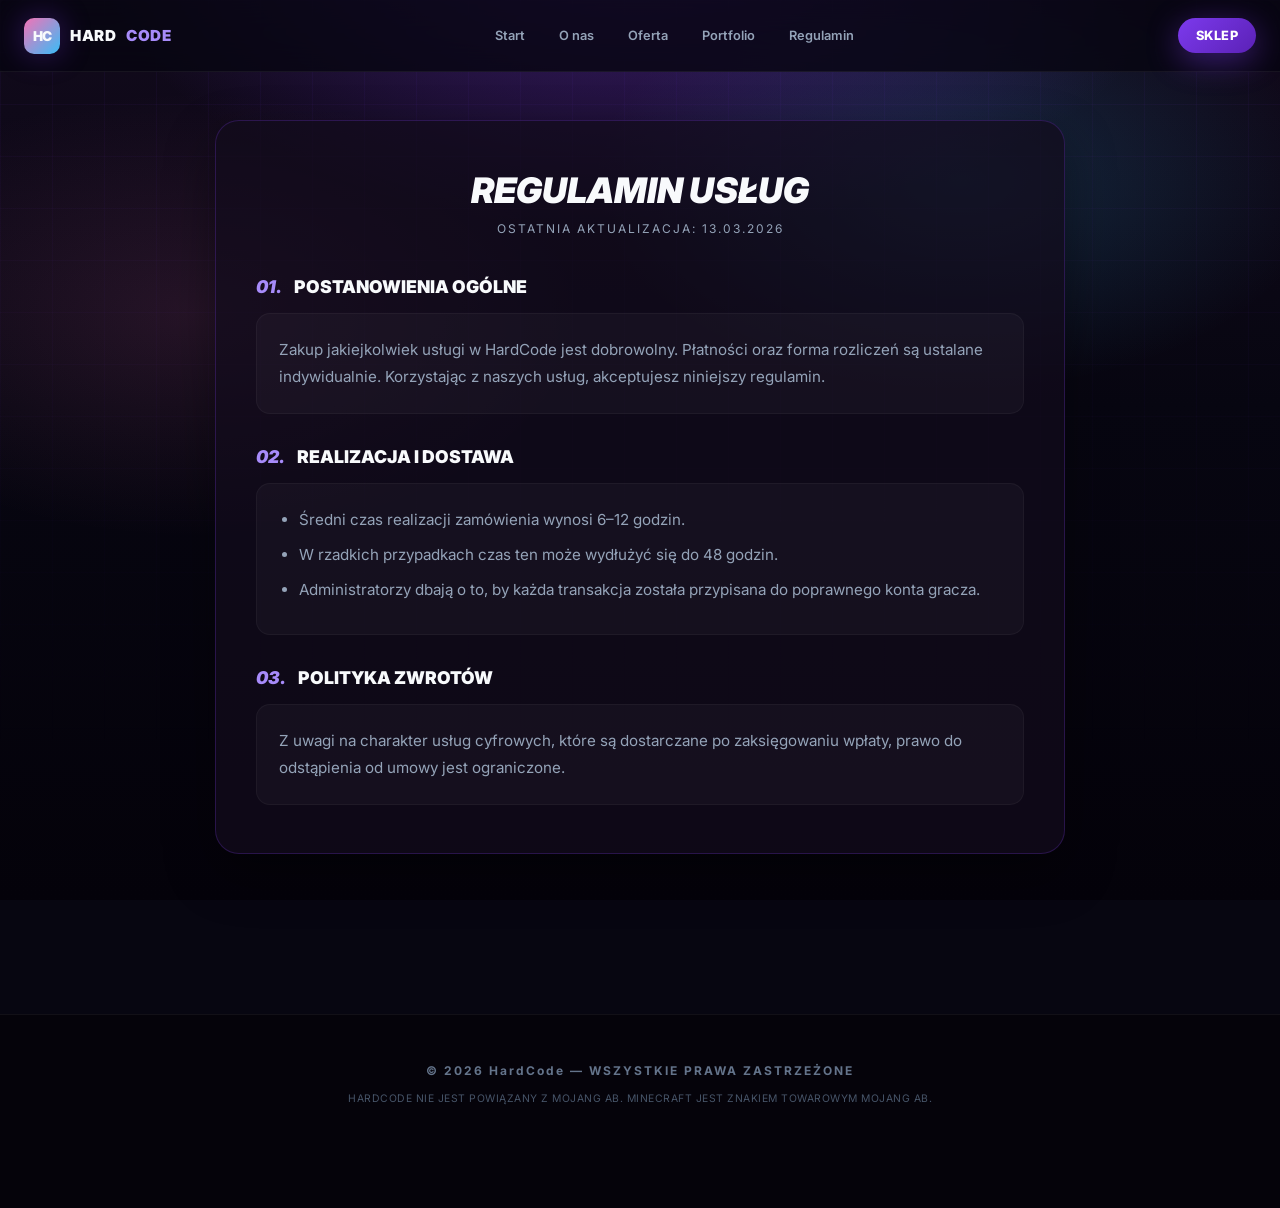
==== regulamin.html @ 54d24028 "HardCode: nowy layout i sekcje Co-authored-by: Cursor <cursoragent@cursor.com>" ====
<!DOCTYPE html>
<html lang="pl">
<head>
    <meta charset="UTF-8">
    <meta name="viewport" content="width=device-width, initial-scale=1.0">
    <title>Regulamin — HardCode</title>
    <link href="https://fonts.googleapis.com/css2?family=Inter:wght@400;600;700;800;900&display=swap" rel="stylesheet">
    <link rel="stylesheet" href="style.css">
</head>
<body>

    <div class="bg-grid" aria-hidden="true"></div>

    <nav class="navbar">
        <div class="navbar-inner">
            <a href="index.html" class="nav-brand">
                <span class="nav-brand-icon">HC</span>
                HARD<span class="brand-accent">CODE</span>
            </a>
            <div class="nav-links">
                <a href="index.html#start">Start</a>
                <a href="index.html#o-nas">O nas</a>
                <a href="index.html#oferta">Oferta</a>
                <a href="index.html#portfolio">Portfolio</a>
                <a href="regulamin.html">Regulamin</a>
            </div>
            <div class="nav-actions">
                <a href="index.html#kontakt" class="btn-shop btn-shop-solid">SKLEP</a>
            </div>
        </div>
    </nav>

    <main class="page-legal">
        <div class="legal-container">
            <div class="legal-header">
                <h1>Regulamin usług</h1>
                <span class="last-update">Ostatnia aktualizacja: 13.03.2026</span>
            </div>

            <div class="section-title">
                <span class="section-number">01.</span> Postanowienia ogólne
            </div>
            <div class="text-box">
                Zakup jakiejkolwiek usługi w HardCode jest dobrowolny. Płatności oraz forma rozliczeń są ustalane indywidualnie. Korzystając z naszych usług, akceptujesz niniejszy regulamin.
            </div>

            <div class="section-title">
                <span class="section-number">02.</span> Realizacja i dostawa
            </div>
            <div class="text-box">
                <ul>
                    <li>Średni czas realizacji zamówienia wynosi 6–12 godzin.</li>
                    <li>W rzadkich przypadkach czas ten może wydłużyć się do 48 godzin.</li>
                    <li>Administratorzy dbają o to, by każda transakcja została przypisana do poprawnego konta gracza.</li>
                </ul>
            </div>

            <div class="section-title">
                <span class="section-number">03.</span> Polityka zwrotów
            </div>
            <div class="text-box">
                Z uwagi na charakter usług cyfrowych, które są dostarczane po zaksięgowaniu wpłaty, prawo do odstąpienia od umowy jest ograniczone.
            </div>
        </div>
    </main>

    <footer class="footer">
        <p class="copyright">&copy; 2026 HardCode — WSZYSTKIE PRAWA ZASTRZEŻONE</p>
        <p class="disclaimer">
            HardCode nie jest powiązany z Mojang AB. Minecraft jest znakiem towarowym Mojang AB.
        </p>
    </footer>

</body>
</html>
---- style.css ----
:root {
    --bg: #070611;
    --bg-elevated: #0f0a1b;
    --card: rgba(18, 12, 28, 0.72);
    --purple: #7c3aed;
    --purple-2: #5b21b6;
    --purple-light: #a78bfa;
    --blue: #38bdf8;
    --pink: #f472b6;
    --red: #ef4444;
    --red-glow: #f97316;
    --orange: #fb923c;
    --text: #f8fafc;
    --text-dim: #94a3b8;
    --border: rgba(124, 58, 237, 0.24);
    --border-2: rgba(255, 255, 255, 0.08);
    --nav-height: 72px;
}

* {
    box-sizing: border-box;
}

html {
    scroll-behavior: smooth;
}

body {
    margin: 0;
    font-family: 'Inter', system-ui, sans-serif;
    background: var(--bg);
    color: var(--text);
    min-height: 100vh;
    overflow-x: hidden;
}

.brand-accent {
    color: var(--purple-light);
}

/* --- tło siatka + gradient --- */
.bg-grid {
    position: fixed;
    inset: 0;
    z-index: -2;
    background:
        radial-gradient(ellipse 80% 65% at 50% -10%, rgba(124, 58, 237, 0.45), transparent 55%),
        radial-gradient(ellipse 55% 45% at 75% 20%, rgba(56, 189, 248, 0.18), transparent 52%),
        radial-gradient(ellipse 55% 45% at 15% 35%, rgba(244, 114, 182, 0.12), transparent 55%),
        linear-gradient(180deg, #120a1c 0%, #070611 45%, #04020a 100%);
}

.bg-grid::after {
    content: '';
    position: absolute;
    inset: 0;
    background-image:
        linear-gradient(rgba(124, 58, 237, 0.06) 1px, transparent 1px),
        linear-gradient(90deg, rgba(124, 58, 237, 0.06) 1px, transparent 1px);
    background-size: 52px 52px;
    mask-image: linear-gradient(180deg, black 0%, transparent 85%);
}

/* --- nawigacja --- */
.navbar {
    position: fixed;
    top: 0;
    left: 0;
    right: 0;
    height: var(--nav-height);
    z-index: 1000;
    display: flex;
    align-items: center;
    justify-content: center;
    padding: 0 24px;
    background: rgba(7, 6, 17, 0.8);
    backdrop-filter: blur(16px);
    border-bottom: 1px solid rgba(255, 255, 255, 0.06);
}

.navbar-inner {
    width: 100%;
    max-width: 1280px;
    display: flex;
    align-items: center;
    justify-content: space-between;
    gap: 16px;
}

.nav-brand {
    display: flex;
    align-items: center;
    gap: 10px;
    text-decoration: none;
    color: var(--text);
    font-weight: 900;
    font-size: 0.95rem;
    letter-spacing: 0.5px;
    flex-shrink: 0;
}

.nav-brand-icon {
    width: 36px;
    height: 36px;
    border-radius: 10px;
    background: linear-gradient(135deg, var(--pink), var(--blue));
    display: flex;
    align-items: center;
    justify-content: center;
    font-size: 0.85rem;
    font-weight: 900;
    letter-spacing: -0.5px;
    box-shadow: 0 0 30px rgba(124, 58, 237, 0.35);
}

.nav-links {
    display: flex;
    align-items: center;
    gap: 6px;
    flex-wrap: wrap;
    justify-content: center;
}

.nav-links a {
    color: var(--text-dim);
    text-decoration: none;
    font-size: 0.8rem;
    font-weight: 600;
    padding: 8px 14px;
    border-radius: 999px;
    transition: color 0.2s, background 0.2s;
}

.nav-links a:hover {
    color: var(--text);
    background: rgba(255, 255, 255, 0.06);
}

.nav-actions {
    display: flex;
    align-items: center;
    gap: 8px;
    flex-shrink: 0;
}

.btn-icon {
    width: 40px;
    height: 40px;
    border-radius: 12px;
    border: 1px solid var(--border-2);
    background: rgba(255, 255, 255, 0.03);
    color: var(--text);
    display: flex;
    align-items: center;
    justify-content: center;
    text-decoration: none;
    font-size: 1rem;
    transition: border-color 0.2s, background 0.2s;
}

.btn-icon:hover {
    border-color: var(--purple-light);
    background: rgba(124, 58, 237, 0.14);
}

.btn-shop {
    display: inline-flex;
    align-items: center;
    gap: 8px;
    padding: 10px 18px;
    border-radius: 999px;
    background: rgba(255, 255, 255, 0.04);
    border: 1px solid var(--border-2);
    color: white;
    text-decoration: none;
    font-weight: 800;
    font-size: 0.8rem;
    letter-spacing: 0.5px;
    box-shadow: 0 4px 24px rgba(0, 0, 0, 0.25);
    transition: transform 0.2s, box-shadow 0.2s;
}

.btn-shop:hover {
    transform: translateY(-2px);
    box-shadow: 0 10px 34px rgba(0, 0, 0, 0.35);
}

.btn-shop.btn-shop-solid {
    border: none;
    background: linear-gradient(135deg, var(--purple), var(--purple-2));
    box-shadow: 0 8px 32px rgba(124, 58, 237, 0.45);
}

.btn-shop.btn-shop-solid:hover {
    box-shadow: 0 12px 40px rgba(124, 58, 237, 0.55);
}

/* --- hero --- */
.hero {
    min-height: 100vh;
    padding: calc(var(--nav-height) + 48px) 24px 80px;
    display: flex;
    align-items: center;
    justify-content: center;
}

.hero-inner {
    width: 100%;
    max-width: 1280px;
    display: grid;
    grid-template-columns: 1fr 1fr;
    gap: 48px;
    align-items: center;
}

.hero-badge {
    display: inline-flex;
    align-items: center;
    gap: 8px;
    padding: 8px 16px;
    border-radius: 999px;
    background: rgba(124, 58, 237, 0.15);
    border: 1px solid var(--border);
    font-size: 0.75rem;
    font-weight: 700;
    color: var(--purple-light);
    text-transform: uppercase;
    letter-spacing: 1px;
    margin-bottom: 24px;
}

.hero-badge-dot {
    width: 8px;
    height: 8px;
    border-radius: 50%;
    background: var(--red);
    box-shadow: 0 0 10px var(--red);
    animation: pulse 2s infinite;
}

@keyframes pulse {
    0%, 100% { opacity: 1; }
    50% { opacity: 0.4; }
}

.hero-title {
    font-size: clamp(2.5rem, 5vw, 4rem);
    font-weight: 900;
    line-height: 1.05;
    margin: 0 0 12px;
    letter-spacing: -2px;
}

.hero-subtitle {
    font-size: clamp(1.25rem, 2.5vw, 1.75rem);
    font-weight: 700;
    margin: 0 0 20px;
    background: linear-gradient(90deg, var(--blue), var(--purple-light));
    -webkit-background-clip: text;
    -webkit-text-fill-color: transparent;
    background-clip: text;
}

.hero-desc {
    color: var(--text-dim);
    font-size: 1rem;
    line-height: 1.7;
    max-width: 480px;
    margin: 0 0 32px;
}

.hero-buttons {
    display: flex;
    flex-wrap: wrap;
    gap: 12px;
    margin-bottom: 28px;
}

.btn-primary {
    display: inline-flex;
    align-items: center;
    gap: 8px;
    padding: 14px 28px;
    border-radius: 999px;
    background: rgba(255, 255, 255, 0.92);
    color: #070611;
    text-decoration: none;
    font-weight: 800;
    font-size: 0.9rem;
    transition: transform 0.2s, box-shadow 0.2s;
}

.btn-primary:hover {
    transform: translateY(-2px);
    box-shadow: 0 8px 30px rgba(255, 255, 255, 0.2);
}

.btn-secondary {
    display: inline-flex;
    align-items: center;
    gap: 8px;
    padding: 14px 28px;
    border-radius: 999px;
    background: rgba(124, 58, 237, 0.18);
    border: 1px solid rgba(124, 58, 237, 0.35);
    color: var(--text);
    text-decoration: none;
    font-weight: 700;
    font-size: 0.9rem;
    transition: background 0.2s, border-color 0.2s;
}

.btn-secondary:hover {
    background: rgba(124, 58, 237, 0.35);
    border-color: var(--purple-light);
}

/* IP placeholder */
.ip-box {
    display: inline-flex;
    align-items: center;
    gap: 12px;
    padding: 12px 20px;
    border-radius: 14px;
    background: var(--card);
    border: 1px solid rgba(255, 255, 255, 0.08);
}

.ip-label {
    font-size: 0.7rem;
    font-weight: 700;
    text-transform: uppercase;
    letter-spacing: 1px;
    color: var(--text-dim);
}

.ip-value {
    font-family: ui-monospace, monospace;
    font-weight: 700;
    font-size: 1rem;
    color: rgba(255, 255, 255, 0.9);
}

.ip-soon {
    font-size: 0.65rem;
    padding: 4px 10px;
    border-radius: 999px;
    background: rgba(124, 58, 237, 0.16);
    color: var(--purple-light);
    font-weight: 700;
    text-transform: uppercase;
}

/* --- wizual hero (pochodnia / anarchia) --- */
.hero-visual {
    position: relative;
    display: flex;
    align-items: center;
    justify-content: center;
    min-height: 380px;
}

.hero-glow {
    position: absolute;
    width: 320px;
    height: 320px;
    border-radius: 50%;
    background: radial-gradient(circle, rgba(124, 58, 237, 0.22), rgba(56, 189, 248, 0.12) 45%, transparent 72%);
    filter: blur(40px);
}

.hero-logo-3d {
    position: relative;
    font-size: clamp(6rem, 12vw, 9rem);
    font-weight: 900;
    line-height: 1;
    letter-spacing: -8px;
    z-index: 1;
}

.hero-logo-3d .letter-p {
    color: var(--pink);
    text-shadow: 0 0 44px rgba(244, 114, 182, 0.55);
}

.hero-logo-3d .letter-m {
    color: var(--blue);
    text-shadow: 0 0 44px rgba(56, 189, 248, 0.55);
}

.floating-badge {
    position: absolute;
    padding: 8px 14px;
    border-radius: 999px;
    background: rgba(7, 6, 17, 0.92);
    border: 1px solid var(--border);
    font-size: 0.7rem;
    font-weight: 800;
    text-transform: uppercase;
    letter-spacing: 0.5px;
    white-space: nowrap;
}

.floating-badge.top-right {
    top: 10%;
    right: 5%;
    color: var(--purple-light);
}

.floating-badge.bottom-left {
    bottom: 15%;
    left: 0;
    color: rgba(255, 255, 255, 0.85);
}

@keyframes float {
    0%, 100% { transform: translateY(0); }
    50% { transform: translateY(-12px); }
}

/* --- pasek na dole hero --- */
.ticker-bar {
    position: fixed;
    bottom: 0;
    left: 0;
    right: 0;
    z-index: 100;
    display: flex;
    align-items: center;
    justify-content: center;
    gap: 32px;
    flex-wrap: wrap;
    padding: 14px 24px;
    background: rgba(5, 3, 8, 0.95);
    border-top: 1px solid rgba(255, 255, 255, 0.05);
    font-size: 0.7rem;
    font-weight: 700;
    text-transform: uppercase;
    letter-spacing: 1px;
    color: var(--text-dim);
}

.ticker-item {
    display: flex;
    align-items: center;
    gap: 8px;
}

.ticker-item span {
    color: var(--purple-light);
}

/* --- sekcje --- */
.section {
    padding: 80px 24px;
    max-width: 1280px;
    margin: 0 auto;
    width: 100%;
}

.section-header {
    text-align: center;
    margin-bottom: 48px;
}

.section-header h2 {
    font-size: 2rem;
    font-weight: 900;
    text-transform: uppercase;
    font-style: italic;
    margin: 0 0 12px;
    letter-spacing: -1px;
}

.section-header p {
    color: var(--text-dim);
    margin: 0;
    max-width: 560px;
    margin-left: auto;
    margin-right: auto;
}

.about-grid {
    display: grid;
    grid-template-columns: repeat(auto-fit, minmax(260px, 1fr));
    gap: 20px;
}

.about-card {
    padding: 28px;
    border-radius: 20px;
    background: var(--card);
    border: 1px solid var(--border);
    transition: border-color 0.3s, transform 0.3s;
}

.about-card:hover {
    border-color: var(--purple-light);
    transform: translateY(-4px);
}

.about-card .icon {
    font-size: 2.5rem;
    margin-bottom: 16px;
    display: block;
}

.about-card h3 {
    margin: 0 0 10px;
    font-size: 1.1rem;
    font-weight: 900;
    text-transform: uppercase;
}

.about-card p {
    margin: 0;
    color: var(--text-dim);
    font-size: 0.9rem;
    line-height: 1.6;
}

/* --- sklep --- */
.tipply-box {
    max-width: 560px;
    margin: 0 auto 56px;
    padding: 40px;
    text-align: center;
    border-radius: 24px;
    background: linear-gradient(145deg, rgba(124, 58, 237, 0.12), rgba(20, 10, 30, 0.9));
    border: 1px solid var(--border);
    box-shadow: 0 20px 60px rgba(0, 0, 0, 0.4);
}

.tipply-box p {
    color: var(--text-dim);
    margin: 0 0 20px;
}

.tipply-box strong {
    color: rgba(255, 255, 255, 0.92);
}

.btn-tipply {
    display: inline-flex;
    align-items: center;
    gap: 8px;
    padding: 16px 36px;
    border-radius: 999px;
    background: linear-gradient(135deg, rgba(255, 255, 255, 0.92), rgba(255, 255, 255, 0.78));
    color: white;
    text-decoration: none;
    font-weight: 800;
    font-size: 1rem;
    color: #070611;
    box-shadow: 0 10px 34px rgba(0, 0, 0, 0.35);
    transition: transform 0.2s;
}

.btn-tipply:hover {
    transform: translateY(-3px);
}

.tipply-hint {
    font-size: 0.8rem;
    color: var(--text-dim);
    margin-top: 16px !important;
    margin-bottom: 0 !important;
}

.keys {
    display: grid;
    grid-template-columns: repeat(auto-fit, minmax(280px, 1fr));
    gap: 24px;
    margin-bottom: 48px;
}

.key {
    background: var(--card);
    border-radius: 20px;
    border: 1px solid var(--border);
    overflow: hidden;
    transition: border-color 0.3s, box-shadow 0.3s;
}

.key:hover {
    border-color: var(--purple);
    box-shadow: 0 12px 40px rgba(124, 58, 237, 0.15);
}

.key img {
    width: 100%;
    height: 220px;
    object-fit: cover;
    display: block;
}

.key-body {
    padding: 20px 24px 28px;
    text-align: center;
}

.key-title {
    font-size: 1.25rem;
    font-weight: 900;
    margin: 0 0 8px;
    text-transform: uppercase;
}

.key p {
    color: var(--text-dim);
    font-size: 0.9rem;
    margin: 0 0 12px;
    line-height: 1.5;
}

.key-price {
    font-weight: 900;
    font-style: italic;
    font-size: 1.2rem;
    color: var(--orange);
    margin-bottom: 16px;
}

.features {
    display: grid;
    grid-template-columns: repeat(auto-fit, minmax(280px, 1fr));
    gap: 20px;
}

.feature-card {
    padding: 28px;
    text-align: center;
    border-radius: 20px;
    background: var(--card);
    border: 1px solid var(--border);
}

.feature-card .icon {
    font-size: 2.5rem;
    margin-bottom: 12px;
    display: block;
}

.feature-card h3 {
    margin: 0 0 10px;
    font-weight: 900;
    text-transform: uppercase;
    font-size: 1rem;
}

.feature-card p {
    margin: 0;
    color: var(--text-dim);
    font-size: 0.9rem;
    line-height: 1.6;
}

/* --- footer --- */
.footer {
    padding: 48px 24px 100px;
    text-align: center;
    border-top: 1px solid rgba(255, 255, 255, 0.05);
    background: rgba(5, 3, 8, 0.6);
}

.copyright {
    font-size: 0.75rem;
    font-weight: 700;
    letter-spacing: 2px;
    color: #64748b;
    margin: 0 0 12px;
}

.disclaimer {
    font-size: 0.65rem;
    line-height: 1.8;
    color: #475569;
    text-transform: uppercase;
    letter-spacing: 0.5px;
    max-width: 720px;
    margin: 0 auto;
}

/* --- regulamin --- */
.page-legal {
    padding-top: calc(var(--nav-height) + 48px);
    padding-bottom: 100px;
}

.legal-container {
    width: 90%;
    max-width: 850px;
    margin: 0 auto 60px;
    background: var(--card);
    border-radius: 24px;
    padding: 48px 40px;
    border: 1px solid var(--border);
    box-shadow: 0 20px 50px rgba(0, 0, 0, 0.4);
}

.legal-header {
    text-align: center;
    margin-bottom: 40px;
}

.legal-header h1 {
    font-size: 2.2rem;
    font-weight: 900;
    text-transform: uppercase;
    font-style: italic;
    margin: 0;
}

.last-update {
    font-size: 0.75rem;
    color: var(--text-dim);
    text-transform: uppercase;
    letter-spacing: 2px;
    margin-top: 10px;
    display: block;
}

.section-title {
    display: flex;
    align-items: center;
    gap: 12px;
    font-size: 1.1rem;
    font-weight: 900;
    text-transform: uppercase;
    margin-top: 32px;
    margin-bottom: 16px;
}

.section-number {
    color: var(--purple-light);
    font-style: italic;
}

.text-box {
    background: rgba(255, 255, 255, 0.03);
    padding: 22px;
    border-radius: 14px;
    border: 1px solid rgba(255, 255, 255, 0.04);
    color: var(--text-dim);
    line-height: 1.8;
    font-size: 0.95rem;
}

.text-box ul {
    margin: 0;
    padding-left: 20px;
}

.text-box li {
    margin-bottom: 8px;
}

/* --- responsive --- */
@media (max-width: 960px) {
    .hero-inner {
        grid-template-columns: 1fr;
        text-align: center;
    }

    .hero-desc {
        margin-left: auto;
        margin-right: auto;
    }

    .hero-buttons {
        justify-content: center;
    }

    .ip-box {
        margin: 0 auto;
    }

    .hero-visual {
        min-height: 280px;
        order: -1;
    }

    .nav-links {
        display: none;
    }
}

@media (max-width: 600px) {
    .ticker-bar {
        gap: 16px;
        font-size: 0.6rem;
    }

    .nav-actions .btn-icon {
        display: none;
    }
}
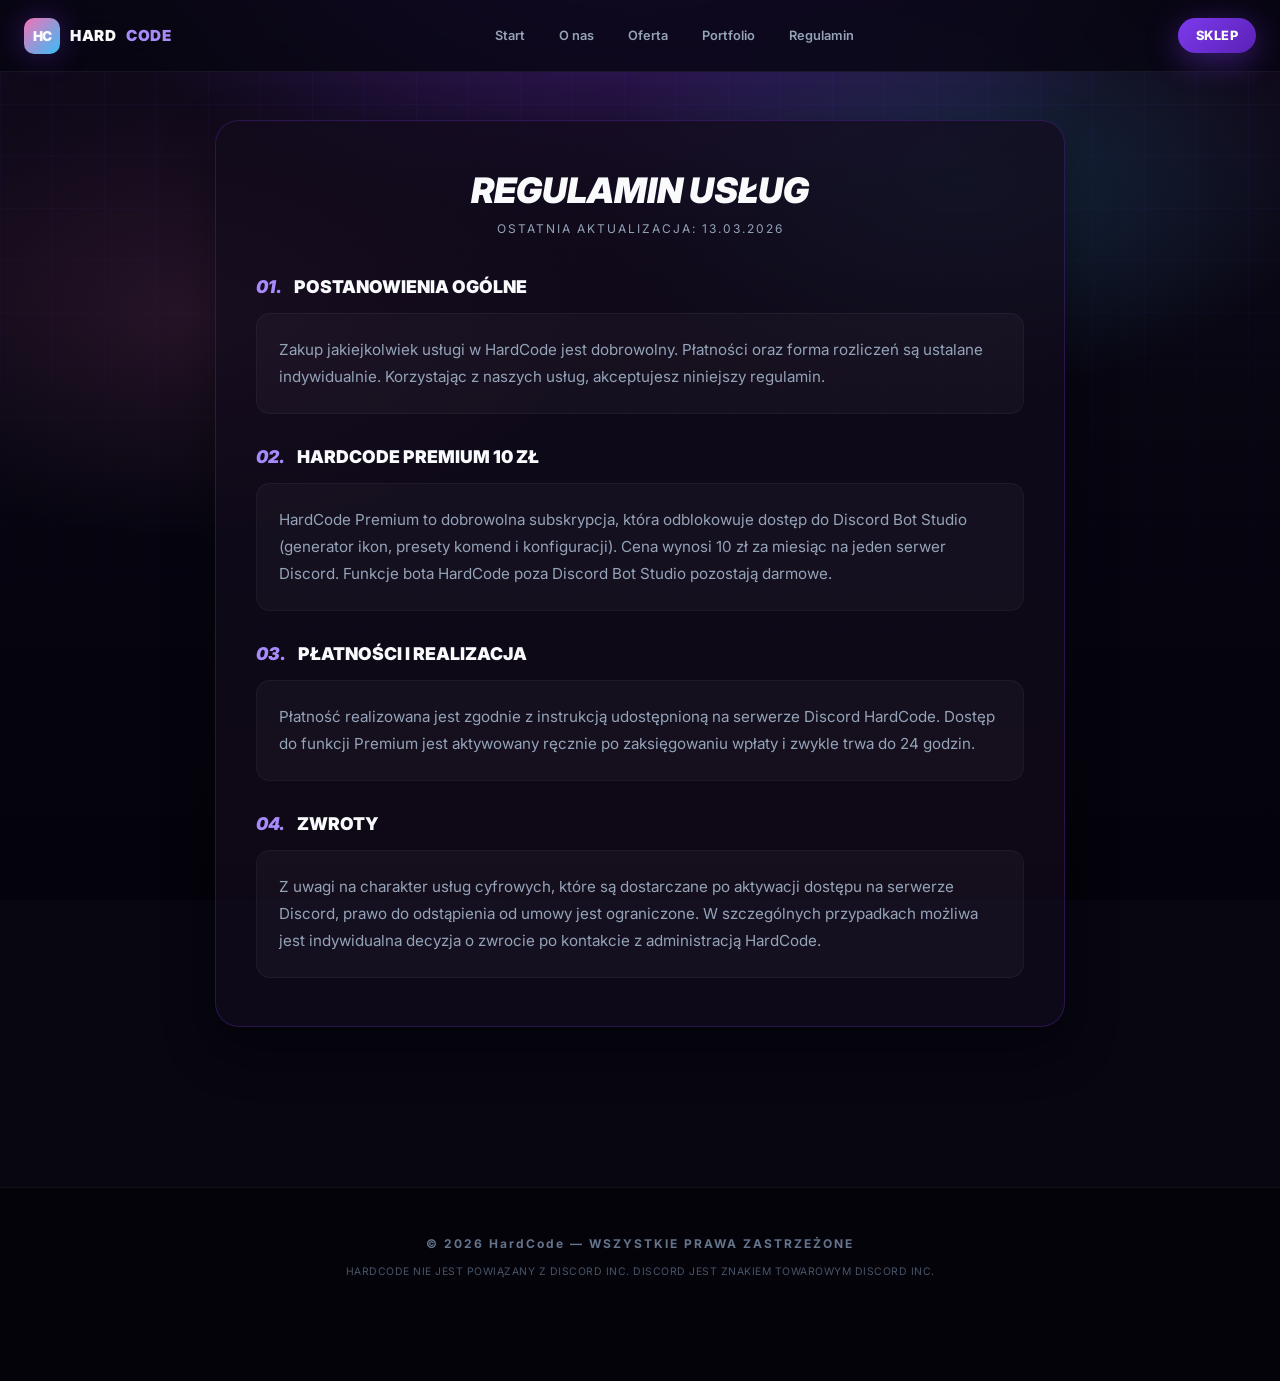
==== commit 3a22a286: "Kreator: usuniecie kluczy i toolbar Co-authored-by: Cursor <cursoragent@cursor.com>" ====
--- a/regulamin.html
+++ b/regulamin.html
@@ -45,21 +45,27 @@
             </div>
 
             <div class="section-title">
-                <span class="section-number">02.</span> Realizacja i dostawa
+                <span class="section-number">02.</span> HardCode Premium 10 zł
             </div>
             <div class="text-box">
-                <ul>
-                    <li>Średni czas realizacji zamówienia wynosi 6–12 godzin.</li>
-                    <li>W rzadkich przypadkach czas ten może wydłużyć się do 48 godzin.</li>
-                    <li>Administratorzy dbają o to, by każda transakcja została przypisana do poprawnego konta gracza.</li>
-                </ul>
+                HardCode Premium to dobrowolna subskrypcja, która odblokowuje dostęp do Discord Bot Studio (generator ikon, presety komend i konfiguracji).
+                Cena wynosi 10 zł za miesiąc na jeden serwer Discord. Funkcje bota HardCode poza Discord Bot Studio pozostają darmowe.
             </div>
 
             <div class="section-title">
-                <span class="section-number">03.</span> Polityka zwrotów
+                <span class="section-number">03.</span> Płatności i realizacja
             </div>
             <div class="text-box">
-                Z uwagi na charakter usług cyfrowych, które są dostarczane po zaksięgowaniu wpłaty, prawo do odstąpienia od umowy jest ograniczone.
+                Płatność realizowana jest zgodnie z instrukcją udostępnioną na serwerze Discord HardCode. Dostęp do funkcji Premium jest aktywowany ręcznie
+                po zaksięgowaniu wpłaty i zwykle trwa do 24 godzin.
+            </div>
+
+            <div class="section-title">
+                <span class="section-number">04.</span> Zwroty
+            </div>
+            <div class="text-box">
+                Z uwagi na charakter usług cyfrowych, które są dostarczane po aktywacji dostępu na serwerze Discord, prawo do odstąpienia od umowy jest ograniczone.
+                W szczególnych przypadkach możliwa jest indywidualna decyzja o zwrocie po kontakcie z administracją HardCode.
             </div>
         </div>
     </main>
@@ -67,7 +73,7 @@
     <footer class="footer">
         <p class="copyright">&copy; 2026 HardCode — WSZYSTKIE PRAWA ZASTRZEŻONE</p>
         <p class="disclaimer">
-            HardCode nie jest powiązany z Mojang AB. Minecraft jest znakiem towarowym Mojang AB.
+            HardCode nie jest powiązany z Discord Inc. Discord jest znakiem towarowym Discord Inc.
         </p>
     </footer>
 
--- a/style.css
+++ b/style.css
@@ -540,6 +540,125 @@
     color: rgba(255, 255, 255, 0.92);
 }
 
+.tipply-box a {
+    color: rgba(255, 255, 255, 0.92);
+    text-decoration: none;
+    border-bottom: 1px solid rgba(255, 255, 255, 0.2);
+}
+
+.tipply-box a:hover {
+    border-bottom-color: rgba(255, 255, 255, 0.5);
+}
+
+/* --- kreator narzędzi --- */
+.tool-toolbar {
+    display: flex;
+    flex-wrap: wrap;
+    gap: 10px;
+    justify-content: center;
+    padding: 16px;
+    border-radius: 18px;
+    background: rgba(255, 255, 255, 0.03);
+    border: 1px solid rgba(255, 255, 255, 0.05);
+    margin: 0 auto 26px;
+    max-width: 1100px;
+}
+
+.tool-pill {
+    display: inline-flex;
+    align-items: center;
+    justify-content: center;
+    padding: 10px 14px;
+    border-radius: 999px;
+    text-decoration: none;
+    font-size: 0.72rem;
+    font-weight: 800;
+    letter-spacing: 0.6px;
+    text-transform: uppercase;
+    color: rgba(255, 255, 255, 0.75);
+    background: rgba(255, 255, 255, 0.03);
+    border: 1px solid rgba(255, 255, 255, 0.07);
+    transition: transform 0.15s, background 0.15s, border-color 0.15s, color 0.15s;
+}
+
+.tool-pill:hover {
+    transform: translateY(-1px);
+    color: rgba(255, 255, 255, 0.92);
+    border-color: rgba(124, 58, 237, 0.45);
+    background: rgba(124, 58, 237, 0.14);
+}
+
+.tool-pill-active {
+    color: #1b0b07;
+    border: 1px solid rgba(255, 207, 92, 0.45);
+    background: linear-gradient(135deg, rgba(255, 215, 128, 0.95), rgba(255, 184, 90, 0.88));
+    box-shadow: 0 10px 30px rgba(255, 193, 102, 0.18);
+}
+
+.tool-grid {
+    display: grid;
+    grid-template-columns: repeat(auto-fit, minmax(260px, 1fr));
+    gap: 18px;
+    max-width: 1100px;
+    margin: 0 auto;
+}
+
+.tool-card {
+    padding: 22px;
+    border-radius: 20px;
+    background: var(--card);
+    border: 1px solid var(--border);
+    transition: transform 0.2s, border-color 0.2s;
+}
+
+.tool-card:hover {
+    transform: translateY(-4px);
+    border-color: rgba(124, 58, 237, 0.45);
+}
+
+.tool-icon {
+    width: 46px;
+    height: 46px;
+    border-radius: 14px;
+    display: flex;
+    align-items: center;
+    justify-content: center;
+    background: rgba(124, 58, 237, 0.16);
+    border: 1px solid rgba(124, 58, 237, 0.25);
+    margin-bottom: 14px;
+    font-size: 1.25rem;
+}
+
+.tool-card h3 {
+    margin: 0 0 10px;
+    font-weight: 900;
+    text-transform: uppercase;
+    letter-spacing: 0.4px;
+    font-size: 1.02rem;
+}
+
+.tool-card p {
+    margin: 0 0 14px;
+    color: var(--text-dim);
+    line-height: 1.6;
+    font-size: 0.9rem;
+}
+
+.tool-meta {
+    display: inline-flex;
+    align-items: center;
+    gap: 8px;
+    padding: 6px 12px;
+    border-radius: 999px;
+    font-size: 0.7rem;
+    font-weight: 800;
+    text-transform: uppercase;
+    letter-spacing: 0.6px;
+    color: rgba(255, 255, 255, 0.85);
+    border: 1px solid rgba(255, 255, 255, 0.08);
+    background: rgba(255, 255, 255, 0.03);
+}
+
 .btn-tipply {
     display: inline-flex;
     align-items: center;
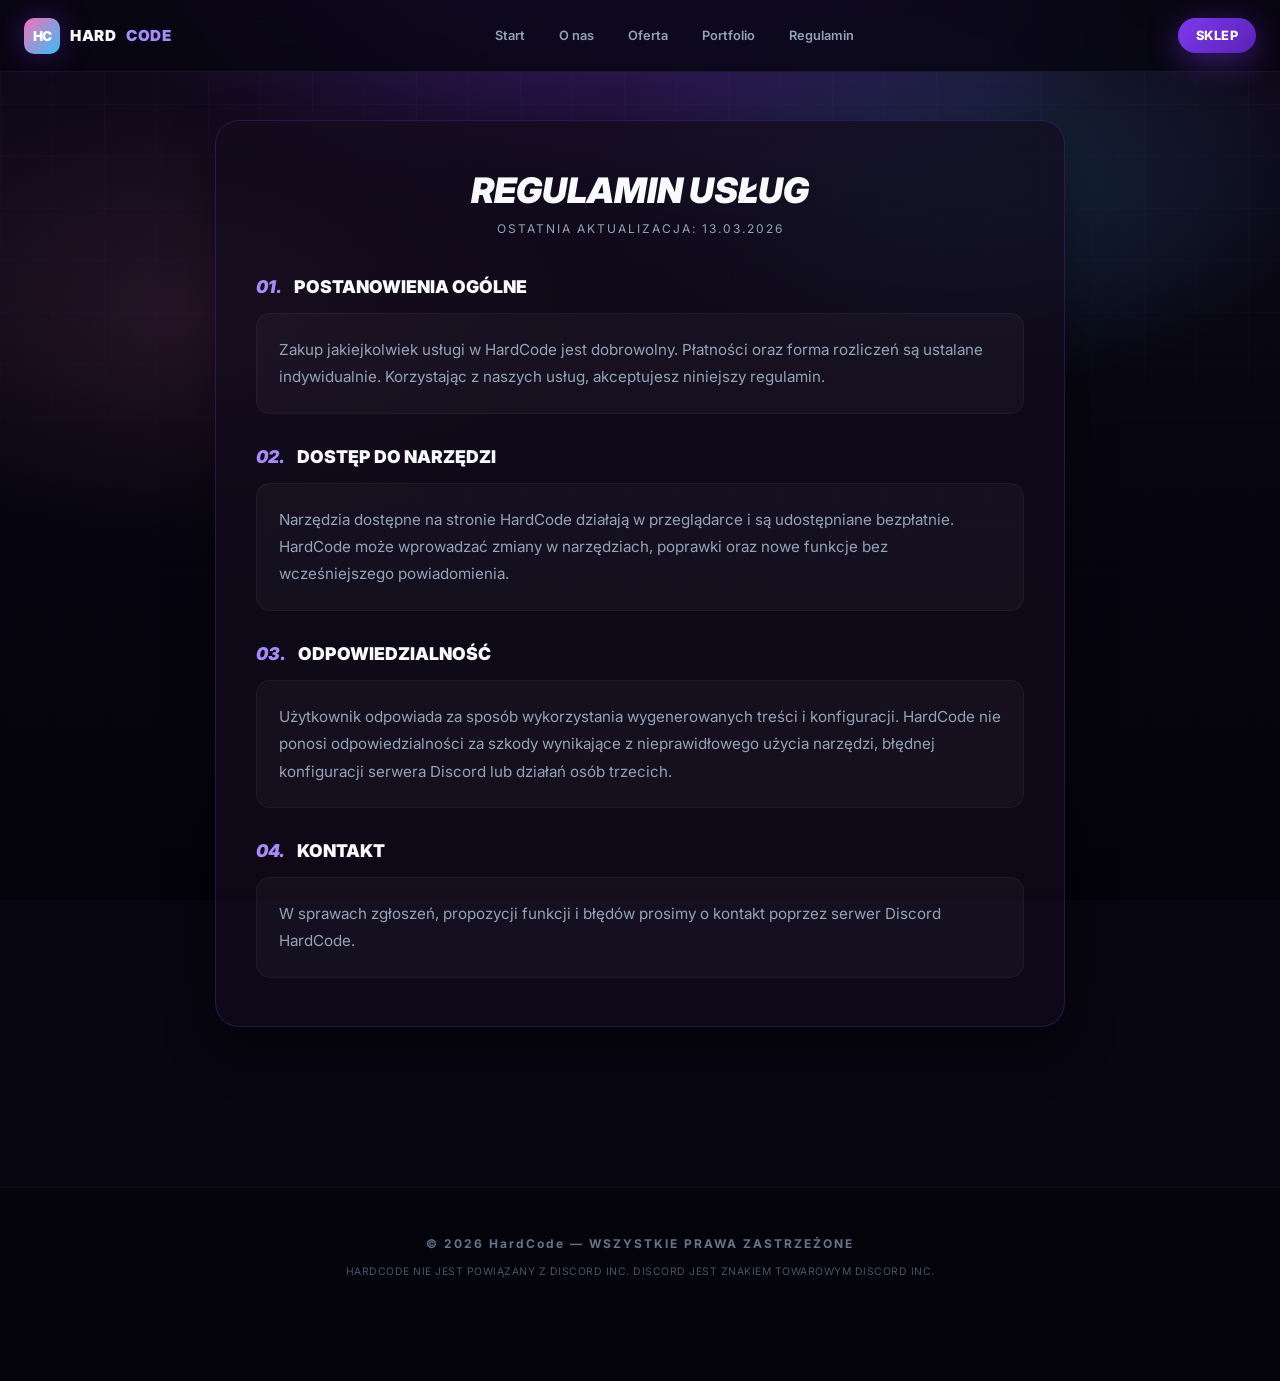
==== commit 0b26b7ae: "Kreator: wszystkie narzedzia za darmo Co-authored-by: Cursor <cursoragent@cursor.com>" ====
--- a/regulamin.html
+++ b/regulamin.html
@@ -45,27 +45,26 @@
             </div>
 
             <div class="section-title">
-                <span class="section-number">02.</span> HardCode Premium 10 zł
+                <span class="section-number">02.</span> Dostęp do narzędzi
             </div>
             <div class="text-box">
-                HardCode Premium to dobrowolna subskrypcja, która odblokowuje dostęp do Discord Bot Studio (generator ikon, presety komend i konfiguracji).
-                Cena wynosi 10 zł za miesiąc na jeden serwer Discord. Funkcje bota HardCode poza Discord Bot Studio pozostają darmowe.
+                Narzędzia dostępne na stronie HardCode działają w przeglądarce i są udostępniane bezpłatnie. HardCode może wprowadzać zmiany w narzędziach,
+                poprawki oraz nowe funkcje bez wcześniejszego powiadomienia.
             </div>
 
             <div class="section-title">
-                <span class="section-number">03.</span> Płatności i realizacja
+                <span class="section-number">03.</span> Odpowiedzialność
             </div>
             <div class="text-box">
-                Płatność realizowana jest zgodnie z instrukcją udostępnioną na serwerze Discord HardCode. Dostęp do funkcji Premium jest aktywowany ręcznie
-                po zaksięgowaniu wpłaty i zwykle trwa do 24 godzin.
+                Użytkownik odpowiada za sposób wykorzystania wygenerowanych treści i konfiguracji. HardCode nie ponosi odpowiedzialności za szkody wynikające z
+                nieprawidłowego użycia narzędzi, błędnej konfiguracji serwera Discord lub działań osób trzecich.
             </div>
 
             <div class="section-title">
-                <span class="section-number">04.</span> Zwroty
+                <span class="section-number">04.</span> Kontakt
             </div>
             <div class="text-box">
-                Z uwagi na charakter usług cyfrowych, które są dostarczane po aktywacji dostępu na serwerze Discord, prawo do odstąpienia od umowy jest ograniczone.
-                W szczególnych przypadkach możliwa jest indywidualna decyzja o zwrocie po kontakcie z administracją HardCode.
+                W sprawach zgłoszeń, propozycji funkcji i błędów prosimy o kontakt poprzez serwer Discord HardCode.
             </div>
         </div>
     </main>
--- a/style.css
+++ b/style.css
@@ -34,6 +34,269 @@
     overflow-x: hidden;
 }
 
+.tool-page {
+    padding: calc(var(--nav-height) + 48px) 24px 80px;
+    max-width: 1280px;
+    margin: 0 auto;
+    width: 100%;
+}
+
+.tool-head {
+    text-align: center;
+    max-width: 920px;
+    margin: 0 auto 28px;
+}
+
+.tool-title {
+    margin: 14px 0 10px;
+    font-size: clamp(2rem, 4vw, 3rem);
+    font-weight: 900;
+    letter-spacing: -1px;
+}
+
+.tool-subtitle {
+    margin: 0;
+    color: var(--text-dim);
+    line-height: 1.7;
+}
+
+.tool-shell {
+    display: grid;
+    grid-template-columns: 1.1fr 0.9fr;
+    gap: 18px;
+    align-items: start;
+}
+
+.tool-shell-wide {
+    grid-template-columns: 1fr 1fr;
+}
+
+.tool-panel {
+    background: var(--card);
+    border: 1px solid var(--border);
+    border-radius: 22px;
+    overflow: hidden;
+}
+
+.tool-panel-head {
+    display: flex;
+    align-items: center;
+    justify-content: space-between;
+    gap: 12px;
+    padding: 16px 18px;
+    border-bottom: 1px solid rgba(255, 255, 255, 0.05);
+    background: rgba(255, 255, 255, 0.02);
+}
+
+.tool-panel-title {
+    font-weight: 900;
+    text-transform: uppercase;
+    letter-spacing: 0.6px;
+    font-size: 0.8rem;
+}
+
+.tool-badge {
+    font-size: 0.7rem;
+    font-weight: 800;
+    text-transform: uppercase;
+    letter-spacing: 0.6px;
+    padding: 6px 10px;
+    border-radius: 999px;
+    border: 1px solid rgba(255, 255, 255, 0.08);
+    background: rgba(255, 255, 255, 0.03);
+    color: rgba(255, 255, 255, 0.85);
+}
+
+.tool-badge-premium {
+    border-color: rgba(124, 58, 237, 0.35);
+    background: rgba(124, 58, 237, 0.10);
+    color: rgba(255, 255, 255, 0.90);
+}
+
+.tool-tabs {
+    display: flex;
+    gap: 10px;
+    padding: 16px 18px 0;
+    flex-wrap: wrap;
+}
+
+.tool-tab {
+    cursor: pointer;
+    padding: 10px 14px;
+    border-radius: 999px;
+    border: 1px solid rgba(255, 255, 255, 0.08);
+    background: rgba(255, 255, 255, 0.03);
+    color: rgba(255, 255, 255, 0.75);
+    font-weight: 800;
+    font-size: 0.75rem;
+    text-transform: uppercase;
+    letter-spacing: 0.6px;
+}
+
+.tool-tab:disabled {
+    opacity: 0.45;
+    cursor: not-allowed;
+}
+
+.tool-tab-active {
+    color: rgba(255, 255, 255, 0.95);
+    border: 1px solid rgba(124, 58, 237, 0.55);
+    background: rgba(124, 58, 237, 0.18);
+}
+
+.tool-fields {
+    padding: 18px;
+    display: grid;
+    gap: 14px;
+}
+
+.tool-field {
+    display: grid;
+    gap: 8px;
+}
+
+.tool-label {
+    font-size: 0.72rem;
+    text-transform: uppercase;
+    letter-spacing: 0.7px;
+    font-weight: 800;
+    color: rgba(255, 255, 255, 0.75);
+}
+
+.tool-input {
+    width: 100%;
+    padding: 12px 14px;
+    border-radius: 14px;
+    border: 1px solid rgba(255, 255, 255, 0.08);
+    background: rgba(0, 0, 0, 0.25);
+    color: rgba(255, 255, 255, 0.92);
+    outline: none;
+    font-weight: 700;
+}
+
+.tool-input:focus {
+    border-color: rgba(124, 58, 237, 0.55);
+    box-shadow: 0 0 0 3px rgba(124, 58, 237, 0.16);
+}
+
+.tool-hint {
+    color: var(--text-dim);
+    font-size: 0.85rem;
+    line-height: 1.6;
+    padding: 0 18px 18px;
+}
+
+.tool-canvas-wrap {
+    padding: 18px;
+}
+
+.tool-canvas {
+    width: 100%;
+    height: auto;
+    border-radius: 18px;
+    border: 1px solid rgba(255, 255, 255, 0.06);
+    background: rgba(0, 0, 0, 0.25);
+}
+
+.hex-preview {
+    height: 220px;
+    margin: 18px;
+    border-radius: 18px;
+    border: 1px solid rgba(255, 255, 255, 0.06);
+    background: rgba(0, 0, 0, 0.25);
+}
+
+.locker-list {
+    padding: 12px 18px 0;
+    display: grid;
+    gap: 10px;
+}
+
+.locker-item {
+    padding: 12px 14px;
+    border-radius: 16px;
+    border: 1px solid rgba(255, 255, 255, 0.07);
+    background: rgba(255, 255, 255, 0.03);
+    cursor: pointer;
+    transition: border-color 0.15s, background 0.15s;
+}
+
+.locker-item:hover {
+    border-color: rgba(124, 58, 237, 0.45);
+    background: rgba(124, 58, 237, 0.12);
+}
+
+.locker-item-title {
+    font-weight: 900;
+    margin-bottom: 6px;
+    text-transform: uppercase;
+    letter-spacing: 0.5px;
+    font-size: 0.8rem;
+}
+
+.locker-item-body {
+    color: var(--text-dim);
+    font-size: 0.85rem;
+    line-height: 1.5;
+    white-space: nowrap;
+    overflow: hidden;
+    text-overflow: ellipsis;
+}
+
+.prefix-preview {
+    padding: 18px;
+    margin: 18px 18px 0;
+    border-radius: 18px;
+    border: 1px solid rgba(255, 255, 255, 0.06);
+    background: rgba(0, 0, 0, 0.25);
+    font-family: ui-monospace, SFMono-Regular, Menlo, Monaco, Consolas, monospace;
+    color: rgba(255, 255, 255, 0.9);
+}
+
+.tool-actions {
+    display: flex;
+    gap: 12px;
+    padding: 0 18px 18px;
+    flex-wrap: wrap;
+}
+
+.tool-actions-slim {
+    padding-top: 14px;
+}
+
+.tool-btn {
+    border: none;
+    cursor: pointer;
+}
+
+.tool-textarea {
+    width: calc(100% - 36px);
+    margin: 16px 18px 0;
+    min-height: 360px;
+    padding: 14px;
+    border-radius: 18px;
+    border: 1px solid rgba(255, 255, 255, 0.08);
+    background: rgba(0, 0, 0, 0.25);
+    color: rgba(255, 255, 255, 0.92);
+    outline: none;
+    resize: vertical;
+    font-family: ui-monospace, SFMono-Regular, Menlo, Monaco, Consolas, monospace;
+    font-size: 0.85rem;
+    line-height: 1.6;
+}
+
+.tool-textarea:focus {
+    border-color: rgba(124, 58, 237, 0.55);
+    box-shadow: 0 0 0 3px rgba(124, 58, 237, 0.16);
+}
+
+@media (max-width: 960px) {
+    .tool-shell,
+    .tool-shell-wide {
+        grid-template-columns: 1fr;
+    }
+}
+
 .brand-accent {
     color: var(--purple-light);
 }
@@ -579,6 +842,12 @@
     background: rgba(255, 255, 255, 0.03);
     border: 1px solid rgba(255, 255, 255, 0.07);
     transition: transform 0.15s, background 0.15s, border-color 0.15s, color 0.15s;
+    cursor: pointer;
+}
+
+.tool-pill:focus-visible {
+    outline: 3px solid rgba(124, 58, 237, 0.35);
+    outline-offset: 2px;
 }
 
 .tool-pill:hover {
@@ -589,10 +858,48 @@
 }
 
 .tool-pill-active {
-    color: #1b0b07;
-    border: 1px solid rgba(255, 207, 92, 0.45);
-    background: linear-gradient(135deg, rgba(255, 215, 128, 0.95), rgba(255, 184, 90, 0.88));
-    box-shadow: 0 10px 30px rgba(255, 193, 102, 0.18);
+    color: rgba(255, 255, 255, 0.95);
+    border: 1px solid rgba(124, 58, 237, 0.6);
+    background: linear-gradient(135deg, rgba(124, 58, 237, 0.38), rgba(56, 189, 248, 0.20));
+    box-shadow: 0 10px 30px rgba(124, 58, 237, 0.20);
+}
+
+.tool-workspace {
+    max-width: 1100px;
+    margin: 0 auto;
+}
+
+.tool-view {
+    display: none;
+}
+
+.tool-view-active {
+    display: block;
+}
+
+.tool-placeholder {
+    padding: 34px;
+    border-radius: 22px;
+    background: var(--card);
+    border: 1px solid var(--border);
+    text-align: center;
+}
+
+.tool-placeholder-icon {
+    font-size: 2.2rem;
+    margin-bottom: 10px;
+}
+
+.tool-placeholder-title {
+    font-weight: 900;
+    text-transform: uppercase;
+    letter-spacing: 0.6px;
+    margin-bottom: 10px;
+}
+
+.tool-placeholder-text {
+    color: var(--text-dim);
+    line-height: 1.6;
 }
 
 .tool-grid {
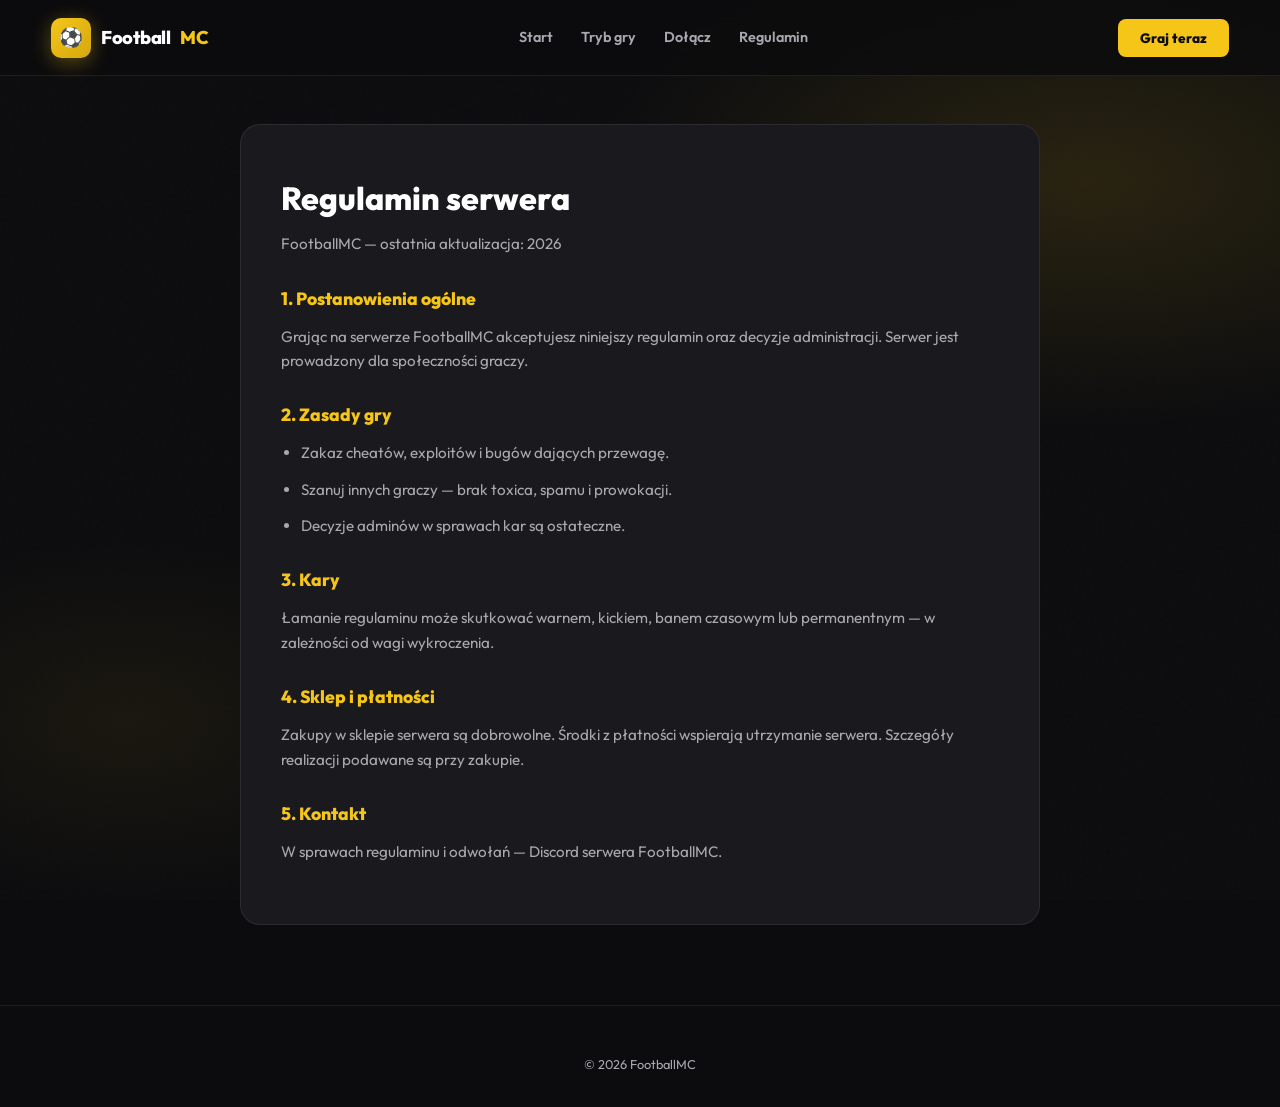
==== commit 2af7a881: "FootballMC: nowa strona serwera w stylu premium Co-authored-by: Cursor <cursoragent@cursor.com>" ====
--- a/regulamin.html
+++ b/regulamin.html
@@ -3,78 +3,76 @@
 <head>
     <meta charset="UTF-8">
     <meta name="viewport" content="width=device-width, initial-scale=1.0">
-    <title>Regulamin — HardCode</title>
-    <link href="https://fonts.googleapis.com/css2?family=Inter:wght@400;600;700;800;900&display=swap" rel="stylesheet">
+    <title>Regulamin — FootballMC</title>
+    <link rel="preconnect" href="https://fonts.googleapis.com">
+    <link rel="preconnect" href="https://fonts.gstatic.com" crossorigin>
+    <link href="https://fonts.googleapis.com/css2?family=Outfit:wght@400;600;700;800&display=swap" rel="stylesheet">
     <link rel="stylesheet" href="style.css">
 </head>
 <body>
 
-    <div class="bg-grid" aria-hidden="true"></div>
+    <div class="page-bg" aria-hidden="true"></div>
 
-    <nav class="navbar">
-        <div class="navbar-inner">
-            <a href="index.html" class="nav-brand">
-                <span class="nav-brand-icon">HC</span>
-                HARD<span class="brand-accent">CODE</span>
+    <header class="nav">
+        <div class="container nav-inner">
+            <a href="index.html" class="logo">
+                <span class="logo-icon">⚽</span>
+                Football<span class="accent">MC</span>
             </a>
-            <div class="nav-links">
+            <nav class="nav-links">
                 <a href="index.html#start">Start</a>
-                <a href="index.html#o-nas">O nas</a>
-                <a href="index.html#oferta">Oferta</a>
-                <a href="index.html#portfolio">Portfolio</a>
+                <a href="index.html#tryb">Tryb gry</a>
+                <a href="index.html#dolacz">Dołącz</a>
                 <a href="regulamin.html">Regulamin</a>
+            </nav>
+            <div class="nav-cta-wrap">
+                <a href="index.html#dolacz" class="nav-cta">Graj teraz</a>
             </div>
-            <div class="nav-actions">
-                <a href="index.html#kontakt" class="btn-shop btn-shop-solid">SKLEP</a>
-            </div>
+            <button class="menu-btn" type="button" id="menuBtn" aria-label="Menu">☰</button>
         </div>
-    </nav>
+    </header>
 
     <main class="page-legal">
-        <div class="legal-container">
-            <div class="legal-header">
-                <h1>Regulamin usług</h1>
-                <span class="last-update">Ostatnia aktualizacja: 13.03.2026</span>
-            </div>
+        <div class="legal-box">
+            <h1>Regulamin serwera</h1>
+            <p class="legal-meta">FootballMC — ostatnia aktualizacja: 2026</p>
 
-            <div class="section-title">
-                <span class="section-number">01.</span> Postanowienia ogólne
-            </div>
-            <div class="text-box">
-                Zakup jakiejkolwiek usługi w HardCode jest dobrowolny. Płatności oraz forma rozliczeń są ustalane indywidualnie. Korzystając z naszych usług, akceptujesz niniejszy regulamin.
-            </div>
+            <h2>1. Postanowienia ogólne</h2>
+            <p>Grając na serwerze FootballMC akceptujesz niniejszy regulamin oraz decyzje administracji. Serwer jest prowadzony dla społeczności graczy.</p>
 
-            <div class="section-title">
-                <span class="section-number">02.</span> Dostęp do narzędzi
-            </div>
-            <div class="text-box">
-                Narzędzia dostępne na stronie HardCode działają w przeglądarce i są udostępniane bezpłatnie. HardCode może wprowadzać zmiany w narzędziach,
-                poprawki oraz nowe funkcje bez wcześniejszego powiadomienia.
-            </div>
+            <h2>2. Zasady gry</h2>
+            <ul>
+                <li>Zakaz cheatów, exploitów i bugów dających przewagę.</li>
+                <li>Szanuj innych graczy — brak toxica, spamu i prowokacji.</li>
+                <li>Decyzje adminów w sprawach kar są ostateczne.</li>
+            </ul>
 
-            <div class="section-title">
-                <span class="section-number">03.</span> Odpowiedzialność
-            </div>
-            <div class="text-box">
-                Użytkownik odpowiada za sposób wykorzystania wygenerowanych treści i konfiguracji. HardCode nie ponosi odpowiedzialności za szkody wynikające z
-                nieprawidłowego użycia narzędzi, błędnej konfiguracji serwera Discord lub działań osób trzecich.
-            </div>
+            <h2>3. Kary</h2>
+            <p>Łamanie regulaminu może skutkować warnem, kickiem, banem czasowym lub permanentnym — w zależności od wagi wykroczenia.</p>
 
-            <div class="section-title">
-                <span class="section-number">04.</span> Kontakt
-            </div>
-            <div class="text-box">
-                W sprawach zgłoszeń, propozycji funkcji i błędów prosimy o kontakt poprzez serwer Discord HardCode.
-            </div>
+            <h2>4. Sklep i płatności</h2>
+            <p>Zakupy w sklepie serwera są dobrowolne. Środki z płatności wspierają utrzymanie serwera. Szczegóły realizacji podawane są przy zakupie.</p>
+
+            <h2>5. Kontakt</h2>
+            <p>W sprawach regulaminu i odwołań — Discord serwera FootballMC.</p>
         </div>
     </main>
 
     <footer class="footer">
-        <p class="copyright">&copy; 2026 HardCode — WSZYSTKIE PRAWA ZASTRZEŻONE</p>
-        <p class="disclaimer">
-            HardCode nie jest powiązany z Discord Inc. Discord jest znakiem towarowym Discord Inc.
-        </p>
+        <div class="container">
+            <p>&copy; 2026 FootballMC</p>
+        </div>
     </footer>
 
+    <div class="mobile-menu" id="mobileMenu">
+        <a href="index.html#start">Start</a>
+        <a href="index.html#dolacz">Dołącz</a>
+        <a href="regulamin.html">Regulamin</a>
+    </div>
+    <script>
+        const menuBtn = document.getElementById('menuBtn');
+        const mobileMenu = document.getElementById('mobileMenu');
+        menuBtn?.addEventListener('click', () => mobileMenu?.classList.toggle('open'));
+    </script>
 </body>
 </html>
--- a/style.css
+++ b/style.css
@@ -1,24 +1,21 @@
 :root {
-    --bg: #070611;
-    --bg-elevated: #0f0a1b;
-    --card: rgba(18, 12, 28, 0.72);
-    --purple: #7c3aed;
-    --purple-2: #5b21b6;
-    --purple-light: #a78bfa;
-    --blue: #38bdf8;
-    --pink: #f472b6;
-    --red: #ef4444;
-    --red-glow: #f97316;
-    --orange: #fb923c;
-    --text: #f8fafc;
-    --text-dim: #94a3b8;
-    --border: rgba(124, 58, 237, 0.24);
-    --border-2: rgba(255, 255, 255, 0.08);
-    --nav-height: 72px;
+    --bg: #0c0c0e;
+    --bg-2: #141416;
+    --card: #1a1a1e;
+    --yellow: #f5c518;
+    --yellow-dark: #d4a80f;
+    --yellow-glow: rgba(245, 197, 24, 0.35);
+    --text: #ffffff;
+    --text-dim: #a8a8b0;
+    --border: rgba(255, 255, 255, 0.08);
+    --nav-h: 76px;
+    --max: 1200px;
 }
 
 * {
     box-sizing: border-box;
+    margin: 0;
+    padding: 0;
 }
 
 html {
@@ -26,1198 +23,541 @@
 }
 
 body {
-    margin: 0;
-    font-family: 'Inter', system-ui, sans-serif;
+    font-family: 'Outfit', system-ui, sans-serif;
     background: var(--bg);
     color: var(--text);
-    min-height: 100vh;
+    line-height: 1.6;
     overflow-x: hidden;
 }
 
-.tool-page {
-    padding: calc(var(--nav-height) + 48px) 24px 80px;
-    max-width: 1280px;
+a {
+    color: inherit;
+    text-decoration: none;
+}
+
+img {
+    max-width: 100%;
+    display: block;
+}
+
+.container {
+    width: min(var(--max), 92%);
     margin: 0 auto;
-    width: 100%;
-}
-
-.tool-head {
-    text-align: center;
-    max-width: 920px;
-    margin: 0 auto 28px;
-}
-
-.tool-title {
-    margin: 14px 0 10px;
-    font-size: clamp(2rem, 4vw, 3rem);
-    font-weight: 900;
-    letter-spacing: -1px;
-}
-
-.tool-subtitle {
-    margin: 0;
-    color: var(--text-dim);
-    line-height: 1.7;
-}
-
-.tool-shell {
-    display: grid;
-    grid-template-columns: 1.1fr 0.9fr;
-    gap: 18px;
-    align-items: start;
-}
-
-.tool-shell-wide {
-    grid-template-columns: 1fr 1fr;
-}
-
-.tool-panel {
-    background: var(--card);
-    border: 1px solid var(--border);
-    border-radius: 22px;
-    overflow: hidden;
-}
-
-.tool-panel-head {
-    display: flex;
-    align-items: center;
-    justify-content: space-between;
-    gap: 12px;
-    padding: 16px 18px;
-    border-bottom: 1px solid rgba(255, 255, 255, 0.05);
-    background: rgba(255, 255, 255, 0.02);
-}
-
-.tool-panel-title {
-    font-weight: 900;
-    text-transform: uppercase;
-    letter-spacing: 0.6px;
-    font-size: 0.8rem;
-}
-
-.tool-badge {
-    font-size: 0.7rem;
-    font-weight: 800;
-    text-transform: uppercase;
-    letter-spacing: 0.6px;
-    padding: 6px 10px;
-    border-radius: 999px;
-    border: 1px solid rgba(255, 255, 255, 0.08);
-    background: rgba(255, 255, 255, 0.03);
-    color: rgba(255, 255, 255, 0.85);
-}
-
-.tool-badge-premium {
-    border-color: rgba(124, 58, 237, 0.35);
-    background: rgba(124, 58, 237, 0.10);
-    color: rgba(255, 255, 255, 0.90);
-}
-
-.tool-tabs {
-    display: flex;
-    gap: 10px;
-    padding: 16px 18px 0;
-    flex-wrap: wrap;
-}
-
-.tool-tab {
-    cursor: pointer;
-    padding: 10px 14px;
-    border-radius: 999px;
-    border: 1px solid rgba(255, 255, 255, 0.08);
-    background: rgba(255, 255, 255, 0.03);
-    color: rgba(255, 255, 255, 0.75);
-    font-weight: 800;
-    font-size: 0.75rem;
-    text-transform: uppercase;
-    letter-spacing: 0.6px;
-}
-
-.tool-tab:disabled {
-    opacity: 0.45;
-    cursor: not-allowed;
-}
-
-.tool-tab-active {
-    color: rgba(255, 255, 255, 0.95);
-    border: 1px solid rgba(124, 58, 237, 0.55);
-    background: rgba(124, 58, 237, 0.18);
-}
-
-.tool-fields {
-    padding: 18px;
-    display: grid;
-    gap: 14px;
-}
-
-.tool-field {
-    display: grid;
-    gap: 8px;
-}
-
-.tool-label {
-    font-size: 0.72rem;
-    text-transform: uppercase;
-    letter-spacing: 0.7px;
-    font-weight: 800;
-    color: rgba(255, 255, 255, 0.75);
-}
-
-.tool-input {
-    width: 100%;
-    padding: 12px 14px;
-    border-radius: 14px;
-    border: 1px solid rgba(255, 255, 255, 0.08);
-    background: rgba(0, 0, 0, 0.25);
-    color: rgba(255, 255, 255, 0.92);
-    outline: none;
-    font-weight: 700;
-}
-
-.tool-input:focus {
-    border-color: rgba(124, 58, 237, 0.55);
-    box-shadow: 0 0 0 3px rgba(124, 58, 237, 0.16);
-}
-
-.tool-hint {
-    color: var(--text-dim);
-    font-size: 0.85rem;
-    line-height: 1.6;
-    padding: 0 18px 18px;
-}
-
-.tool-canvas-wrap {
-    padding: 18px;
-}
-
-.tool-canvas {
-    width: 100%;
-    height: auto;
-    border-radius: 18px;
-    border: 1px solid rgba(255, 255, 255, 0.06);
-    background: rgba(0, 0, 0, 0.25);
-}
-
-.hex-preview {
-    height: 220px;
-    margin: 18px;
-    border-radius: 18px;
-    border: 1px solid rgba(255, 255, 255, 0.06);
-    background: rgba(0, 0, 0, 0.25);
-}
-
-.locker-list {
-    padding: 12px 18px 0;
-    display: grid;
-    gap: 10px;
-}
-
-.locker-item {
-    padding: 12px 14px;
-    border-radius: 16px;
-    border: 1px solid rgba(255, 255, 255, 0.07);
-    background: rgba(255, 255, 255, 0.03);
-    cursor: pointer;
-    transition: border-color 0.15s, background 0.15s;
-}
-
-.locker-item:hover {
-    border-color: rgba(124, 58, 237, 0.45);
-    background: rgba(124, 58, 237, 0.12);
-}
-
-.locker-item-title {
-    font-weight: 900;
-    margin-bottom: 6px;
-    text-transform: uppercase;
-    letter-spacing: 0.5px;
-    font-size: 0.8rem;
-}
-
-.locker-item-body {
-    color: var(--text-dim);
-    font-size: 0.85rem;
-    line-height: 1.5;
-    white-space: nowrap;
-    overflow: hidden;
-    text-overflow: ellipsis;
-}
-
-.prefix-preview {
-    padding: 18px;
-    margin: 18px 18px 0;
-    border-radius: 18px;
-    border: 1px solid rgba(255, 255, 255, 0.06);
-    background: rgba(0, 0, 0, 0.25);
-    font-family: ui-monospace, SFMono-Regular, Menlo, Monaco, Consolas, monospace;
-    color: rgba(255, 255, 255, 0.9);
-}
-
-.tool-actions {
-    display: flex;
-    gap: 12px;
-    padding: 0 18px 18px;
-    flex-wrap: wrap;
-}
-
-.tool-actions-slim {
-    padding-top: 14px;
-}
-
-.tool-btn {
-    border: none;
-    cursor: pointer;
-}
-
-.tool-textarea {
-    width: calc(100% - 36px);
-    margin: 16px 18px 0;
-    min-height: 360px;
-    padding: 14px;
-    border-radius: 18px;
-    border: 1px solid rgba(255, 255, 255, 0.08);
-    background: rgba(0, 0, 0, 0.25);
-    color: rgba(255, 255, 255, 0.92);
-    outline: none;
-    resize: vertical;
-    font-family: ui-monospace, SFMono-Regular, Menlo, Monaco, Consolas, monospace;
-    font-size: 0.85rem;
-    line-height: 1.6;
-}
-
-.tool-textarea:focus {
-    border-color: rgba(124, 58, 237, 0.55);
-    box-shadow: 0 0 0 3px rgba(124, 58, 237, 0.16);
-}
-
-@media (max-width: 960px) {
-    .tool-shell,
-    .tool-shell-wide {
-        grid-template-columns: 1fr;
-    }
-}
-
-.brand-accent {
-    color: var(--purple-light);
-}
-
-/* --- tło siatka + gradient --- */
-.bg-grid {
+}
+
+.accent {
+    color: var(--yellow);
+}
+
+/* --- tło --- */
+.page-bg {
     position: fixed;
     inset: 0;
-    z-index: -2;
+    z-index: -1;
     background:
-        radial-gradient(ellipse 80% 65% at 50% -10%, rgba(124, 58, 237, 0.45), transparent 55%),
-        radial-gradient(ellipse 55% 45% at 75% 20%, rgba(56, 189, 248, 0.18), transparent 52%),
-        radial-gradient(ellipse 55% 45% at 15% 35%, rgba(244, 114, 182, 0.12), transparent 55%),
-        linear-gradient(180deg, #120a1c 0%, #070611 45%, #04020a 100%);
-}
-
-.bg-grid::after {
+        radial-gradient(ellipse 70% 50% at 85% 20%, rgba(245, 197, 24, 0.12), transparent 55%),
+        radial-gradient(ellipse 50% 40% at 10% 80%, rgba(245, 197, 24, 0.06), transparent 50%),
+        var(--bg);
+}
+
+.page-bg::after {
     content: '';
     position: absolute;
     inset: 0;
-    background-image:
-        linear-gradient(rgba(124, 58, 237, 0.06) 1px, transparent 1px),
-        linear-gradient(90deg, rgba(124, 58, 237, 0.06) 1px, transparent 1px);
-    background-size: 52px 52px;
-    mask-image: linear-gradient(180deg, black 0%, transparent 85%);
-}
-
-/* --- nawigacja --- */
-.navbar {
+    background-image: url("data:image/svg+xml,%3Csvg viewBox='0 0 256 256' xmlns='http://www.w3.org/2000/svg'%3E%3Cfilter id='n'%3E%3CfeTurbulence type='fractalNoise' baseFrequency='0.9' numOctaves='4' stitchTiles='stitch'/%3E%3C/filter%3E%3Crect width='100%25' height='100%25' filter='url(%23n)' opacity='0.03'/%3E%3C/svg%3E");
+    opacity: 0.4;
+    pointer-events: none;
+}
+
+/* --- nav --- */
+.nav {
     position: fixed;
     top: 0;
     left: 0;
     right: 0;
-    height: var(--nav-height);
+    height: var(--nav-h);
     z-index: 1000;
+    background: rgba(12, 12, 14, 0.85);
+    backdrop-filter: blur(14px);
+    border-bottom: 1px solid var(--border);
+}
+
+.nav-inner {
+    height: 100%;
+    display: flex;
+    align-items: center;
+    justify-content: space-between;
+    gap: 20px;
+}
+
+.logo {
+    display: flex;
+    align-items: center;
+    gap: 10px;
+    font-weight: 800;
+    font-size: 1.15rem;
+    letter-spacing: -0.5px;
+}
+
+.logo-icon {
+    width: 40px;
+    height: 40px;
+    border-radius: 10px;
+    background: linear-gradient(135deg, var(--yellow), var(--yellow-dark));
     display: flex;
     align-items: center;
     justify-content: center;
-    padding: 0 24px;
-    background: rgba(7, 6, 17, 0.8);
-    backdrop-filter: blur(16px);
-    border-bottom: 1px solid rgba(255, 255, 255, 0.06);
-}
-
-.navbar-inner {
-    width: 100%;
-    max-width: 1280px;
-    display: flex;
-    align-items: center;
-    justify-content: space-between;
-    gap: 16px;
-}
-
-.nav-brand {
-    display: flex;
-    align-items: center;
-    gap: 10px;
-    text-decoration: none;
-    color: var(--text);
-    font-weight: 900;
-    font-size: 0.95rem;
-    letter-spacing: 0.5px;
-    flex-shrink: 0;
-}
-
-.nav-brand-icon {
-    width: 36px;
-    height: 36px;
-    border-radius: 10px;
-    background: linear-gradient(135deg, var(--pink), var(--blue));
-    display: flex;
-    align-items: center;
-    justify-content: center;
-    font-size: 0.85rem;
-    font-weight: 900;
-    letter-spacing: -0.5px;
-    box-shadow: 0 0 30px rgba(124, 58, 237, 0.35);
+    font-size: 1.2rem;
+    box-shadow: 0 4px 20px var(--yellow-glow);
 }
 
 .nav-links {
     display: flex;
     align-items: center;
-    gap: 6px;
-    flex-wrap: wrap;
-    justify-content: center;
+    gap: 28px;
 }
 
 .nav-links a {
-    color: var(--text-dim);
-    text-decoration: none;
-    font-size: 0.8rem;
+    font-size: 0.9rem;
     font-weight: 600;
-    padding: 8px 14px;
-    border-radius: 999px;
-    transition: color 0.2s, background 0.2s;
+    color: var(--text-dim);
+    transition: color 0.2s;
 }
 
 .nav-links a:hover {
     color: var(--text);
-    background: rgba(255, 255, 255, 0.06);
-}
-
-.nav-actions {
-    display: flex;
-    align-items: center;
-    gap: 8px;
-    flex-shrink: 0;
-}
-
-.btn-icon {
-    width: 40px;
-    height: 40px;
-    border-radius: 12px;
-    border: 1px solid var(--border-2);
-    background: rgba(255, 255, 255, 0.03);
+}
+
+.nav-cta {
+    padding: 10px 22px;
+    border-radius: 8px;
+    background: var(--yellow);
+    color: #0c0c0e;
+    font-weight: 800;
+    font-size: 0.85rem;
+    transition: transform 0.2s, box-shadow 0.2s;
+}
+
+.nav-cta:hover {
+    transform: translateY(-2px);
+    box-shadow: 0 8px 28px var(--yellow-glow);
+}
+
+.menu-btn {
+    display: none;
+    width: 44px;
+    height: 44px;
+    border: 1px solid var(--border);
+    border-radius: 10px;
+    background: transparent;
     color: var(--text);
-    display: flex;
-    align-items: center;
-    justify-content: center;
-    text-decoration: none;
-    font-size: 1rem;
-    transition: border-color 0.2s, background 0.2s;
-}
-
-.btn-icon:hover {
-    border-color: var(--purple-light);
-    background: rgba(124, 58, 237, 0.14);
-}
-
-.btn-shop {
-    display: inline-flex;
-    align-items: center;
-    gap: 8px;
-    padding: 10px 18px;
-    border-radius: 999px;
-    background: rgba(255, 255, 255, 0.04);
-    border: 1px solid var(--border-2);
-    color: white;
-    text-decoration: none;
-    font-weight: 800;
-    font-size: 0.8rem;
-    letter-spacing: 0.5px;
-    box-shadow: 0 4px 24px rgba(0, 0, 0, 0.25);
-    transition: transform 0.2s, box-shadow 0.2s;
-}
-
-.btn-shop:hover {
-    transform: translateY(-2px);
-    box-shadow: 0 10px 34px rgba(0, 0, 0, 0.35);
-}
-
-.btn-shop.btn-shop-solid {
-    border: none;
-    background: linear-gradient(135deg, var(--purple), var(--purple-2));
-    box-shadow: 0 8px 32px rgba(124, 58, 237, 0.45);
-}
-
-.btn-shop.btn-shop-solid:hover {
-    box-shadow: 0 12px 40px rgba(124, 58, 237, 0.55);
+    font-size: 1.4rem;
+    cursor: pointer;
+}
+
+.mobile-menu {
+    display: none;
+    position: fixed;
+    top: var(--nav-h);
+    left: 0;
+    right: 0;
+    background: rgba(12, 12, 14, 0.98);
+    border-bottom: 1px solid var(--border);
+    padding: 20px;
+    flex-direction: column;
+    gap: 14px;
+    z-index: 999;
+}
+
+.mobile-menu.open {
+    display: flex;
+}
+
+.mobile-menu a {
+    font-weight: 600;
+    padding: 10px 0;
+    border-bottom: 1px solid var(--border);
 }
 
 /* --- hero --- */
 .hero {
     min-height: 100vh;
-    padding: calc(var(--nav-height) + 48px) 24px 80px;
-    display: flex;
-    align-items: center;
-    justify-content: center;
-}
-
-.hero-inner {
-    width: 100%;
-    max-width: 1280px;
+    padding: calc(var(--nav-h) + 48px) 0 80px;
+    display: flex;
+    align-items: center;
+}
+
+.hero-grid {
     display: grid;
     grid-template-columns: 1fr 1fr;
-    gap: 48px;
-    align-items: center;
-}
-
-.hero-badge {
+    gap: 40px;
+    align-items: center;
+}
+
+.hero h1 {
+    font-size: clamp(2.2rem, 4.5vw, 3.5rem);
+    font-weight: 800;
+    line-height: 1.1;
+    letter-spacing: -1.5px;
+    margin-bottom: 20px;
+}
+
+.hero-lead {
+    color: var(--text-dim);
+    font-size: 1.05rem;
+    max-width: 480px;
+    margin-bottom: 32px;
+    line-height: 1.7;
+}
+
+.hero-btns {
+    display: flex;
+    flex-wrap: wrap;
+    gap: 14px;
+    margin-bottom: 36px;
+}
+
+.btn {
     display: inline-flex;
     align-items: center;
-    gap: 8px;
-    padding: 8px 16px;
-    border-radius: 999px;
-    background: rgba(124, 58, 237, 0.15);
-    border: 1px solid var(--border);
-    font-size: 0.75rem;
-    font-weight: 700;
-    color: var(--purple-light);
-    text-transform: uppercase;
-    letter-spacing: 1px;
-    margin-bottom: 24px;
-}
-
-.hero-badge-dot {
-    width: 8px;
-    height: 8px;
-    border-radius: 50%;
-    background: var(--red);
-    box-shadow: 0 0 10px var(--red);
-    animation: pulse 2s infinite;
-}
-
-@keyframes pulse {
-    0%, 100% { opacity: 1; }
-    50% { opacity: 0.4; }
-}
-
-.hero-title {
-    font-size: clamp(2.5rem, 5vw, 4rem);
-    font-weight: 900;
-    line-height: 1.05;
-    margin: 0 0 12px;
-    letter-spacing: -2px;
-}
-
-.hero-subtitle {
-    font-size: clamp(1.25rem, 2.5vw, 1.75rem);
-    font-weight: 700;
-    margin: 0 0 20px;
-    background: linear-gradient(90deg, var(--blue), var(--purple-light));
-    -webkit-background-clip: text;
-    -webkit-text-fill-color: transparent;
-    background-clip: text;
-}
-
-.hero-desc {
-    color: var(--text-dim);
-    font-size: 1rem;
-    line-height: 1.7;
-    max-width: 480px;
-    margin: 0 0 32px;
-}
-
-.hero-buttons {
-    display: flex;
-    flex-wrap: wrap;
-    gap: 12px;
-    margin-bottom: 28px;
-}
-
-.btn-primary {
-    display: inline-flex;
-    align-items: center;
+    justify-content: center;
     gap: 8px;
     padding: 14px 28px;
-    border-radius: 999px;
-    background: rgba(255, 255, 255, 0.92);
-    color: #070611;
-    text-decoration: none;
-    font-weight: 800;
-    font-size: 0.9rem;
-    transition: transform 0.2s, box-shadow 0.2s;
+    border-radius: 8px;
+    font-weight: 800;
+    font-size: 0.95rem;
+    transition: transform 0.2s, box-shadow 0.2s, background 0.2s;
+    cursor: pointer;
+    border: none;
+    font-family: inherit;
+}
+
+.btn-primary {
+    background: var(--yellow);
+    color: #0c0c0e;
 }
 
 .btn-primary:hover {
     transform: translateY(-2px);
-    box-shadow: 0 8px 30px rgba(255, 255, 255, 0.2);
-}
-
-.btn-secondary {
+    box-shadow: 0 10px 32px var(--yellow-glow);
+}
+
+.btn-outline {
+    background: transparent;
+    color: var(--text);
+    border: 2px solid rgba(255, 255, 255, 0.25);
+}
+
+.btn-outline:hover {
+    border-color: var(--yellow);
+    color: var(--yellow);
+}
+
+.ip-card {
     display: inline-flex;
     align-items: center;
-    gap: 8px;
-    padding: 14px 28px;
-    border-radius: 999px;
-    background: rgba(124, 58, 237, 0.18);
-    border: 1px solid rgba(124, 58, 237, 0.35);
-    color: var(--text);
-    text-decoration: none;
-    font-weight: 700;
-    font-size: 0.9rem;
-    transition: background 0.2s, border-color 0.2s;
-}
-
-.btn-secondary:hover {
-    background: rgba(124, 58, 237, 0.35);
-    border-color: var(--purple-light);
-}
-
-/* IP placeholder */
-.ip-box {
-    display: inline-flex;
-    align-items: center;
-    gap: 12px;
-    padding: 12px 20px;
-    border-radius: 14px;
+    gap: 14px;
+    padding: 14px 20px;
     background: var(--card);
-    border: 1px solid rgba(255, 255, 255, 0.08);
-}
-
-.ip-label {
-    font-size: 0.7rem;
-    font-weight: 700;
-    text-transform: uppercase;
-    letter-spacing: 1px;
-    color: var(--text-dim);
-}
-
-.ip-value {
+    border: 1px solid var(--border);
+    border-radius: 12px;
+}
+
+.ip-card code {
     font-family: ui-monospace, monospace;
     font-weight: 700;
     font-size: 1rem;
-    color: rgba(255, 255, 255, 0.9);
-}
-
-.ip-soon {
-    font-size: 0.65rem;
-    padding: 4px 10px;
-    border-radius: 999px;
-    background: rgba(124, 58, 237, 0.16);
-    color: var(--purple-light);
-    font-weight: 700;
+    color: var(--yellow);
+}
+
+.ip-copy {
+    padding: 8px 14px;
+    border-radius: 6px;
+    background: rgba(245, 197, 24, 0.15);
+    color: var(--yellow);
+    font-size: 0.75rem;
+    font-weight: 800;
     text-transform: uppercase;
-}
-
-/* --- wizual hero (pochodnia / anarchia) --- */
+    letter-spacing: 0.5px;
+    border: none;
+    cursor: pointer;
+    font-family: inherit;
+}
+
+.ip-copy:hover {
+    background: rgba(245, 197, 24, 0.25);
+}
+
+/* --- hero visual --- */
 .hero-visual {
     position: relative;
     display: flex;
-    align-items: center;
     justify-content: center;
-    min-height: 380px;
-}
-
-.hero-glow {
+    align-items: center;
+    min-height: 420px;
+}
+
+.hero-shape {
     position: absolute;
-    width: 320px;
-    height: 320px;
-    border-radius: 50%;
-    background: radial-gradient(circle, rgba(124, 58, 237, 0.22), rgba(56, 189, 248, 0.12) 45%, transparent 72%);
-    filter: blur(40px);
-}
-
-.hero-logo-3d {
+    width: 85%;
+    max-width: 420px;
+    aspect-ratio: 1;
+    background: linear-gradient(145deg, var(--yellow) 0%, #c9a010 50%, #8a7209 100%);
+    clip-path: polygon(30% 0%, 70% 0%, 100% 30%, 100% 70%, 70% 100%, 30% 100%, 0% 70%, 0% 30%);
+    transform: rotate(-8deg);
+    opacity: 0.95;
+    box-shadow: 0 40px 80px rgba(0, 0, 0, 0.5);
+}
+
+.hero-character {
     position: relative;
-    font-size: clamp(6rem, 12vw, 9rem);
-    font-weight: 900;
-    line-height: 1;
-    letter-spacing: -8px;
-    z-index: 1;
-}
-
-.hero-logo-3d .letter-p {
-    color: var(--pink);
-    text-shadow: 0 0 44px rgba(244, 114, 182, 0.55);
-}
-
-.hero-logo-3d .letter-m {
-    color: var(--blue);
-    text-shadow: 0 0 44px rgba(56, 189, 248, 0.55);
-}
-
-.floating-badge {
-    position: absolute;
-    padding: 8px 14px;
-    border-radius: 999px;
-    background: rgba(7, 6, 17, 0.92);
-    border: 1px solid var(--border);
-    font-size: 0.7rem;
-    font-weight: 800;
-    text-transform: uppercase;
-    letter-spacing: 0.5px;
-    white-space: nowrap;
-}
-
-.floating-badge.top-right {
-    top: 10%;
-    right: 5%;
-    color: var(--purple-light);
-}
-
-.floating-badge.bottom-left {
-    bottom: 15%;
-    left: 0;
-    color: rgba(255, 255, 255, 0.85);
-}
-
-@keyframes float {
-    0%, 100% { transform: translateY(0); }
-    50% { transform: translateY(-12px); }
-}
-
-/* --- pasek na dole hero --- */
-.ticker-bar {
-    position: fixed;
-    bottom: 0;
-    left: 0;
-    right: 0;
-    z-index: 100;
-    display: flex;
-    align-items: center;
-    justify-content: center;
-    gap: 32px;
-    flex-wrap: wrap;
-    padding: 14px 24px;
-    background: rgba(5, 3, 8, 0.95);
-    border-top: 1px solid rgba(255, 255, 255, 0.05);
-    font-size: 0.7rem;
-    font-weight: 700;
-    text-transform: uppercase;
-    letter-spacing: 1px;
-    color: var(--text-dim);
-}
-
-.ticker-item {
-    display: flex;
-    align-items: center;
-    gap: 8px;
-}
-
-.ticker-item span {
-    color: var(--purple-light);
+    z-index: 2;
+    width: 280px;
+    height: 360px;
+    filter: drop-shadow(0 20px 40px rgba(0, 0, 0, 0.4));
 }
 
 /* --- sekcje --- */
 .section {
-    padding: 80px 24px;
-    max-width: 1280px;
-    margin: 0 auto;
-    width: 100%;
-}
-
-.section-header {
+    padding: 90px 0;
+}
+
+.section-head {
     text-align: center;
-    margin-bottom: 48px;
-}
-
-.section-header h2 {
-    font-size: 2rem;
-    font-weight: 900;
-    text-transform: uppercase;
-    font-style: italic;
-    margin: 0 0 12px;
+    max-width: 640px;
+    margin: 0 auto 56px;
+}
+
+.section-head h2 {
+    font-size: clamp(1.8rem, 3vw, 2.4rem);
+    font-weight: 800;
     letter-spacing: -1px;
-}
-
-.section-header p {
-    color: var(--text-dim);
-    margin: 0;
-    max-width: 560px;
-    margin-left: auto;
-    margin-right: auto;
-}
-
-.about-grid {
+    margin-bottom: 14px;
+}
+
+.section-head p {
+    color: var(--text-dim);
+    font-size: 1.05rem;
+}
+
+.features {
     display: grid;
     grid-template-columns: repeat(auto-fit, minmax(260px, 1fr));
-    gap: 20px;
-}
-
-.about-card {
-    padding: 28px;
-    border-radius: 20px;
+    gap: 24px;
+}
+
+.feature {
+    padding: 32px 28px;
     background: var(--card);
     border: 1px solid var(--border);
-    transition: border-color 0.3s, transform 0.3s;
-}
-
-.about-card:hover {
-    border-color: var(--purple-light);
+    border-radius: 16px;
+    transition: border-color 0.25s, transform 0.25s;
+}
+
+.feature:hover {
+    border-color: rgba(245, 197, 24, 0.35);
     transform: translateY(-4px);
 }
 
-.about-card .icon {
-    font-size: 2.5rem;
+.feature-icon {
+    width: 52px;
+    height: 52px;
+    border-radius: 12px;
+    background: rgba(245, 197, 24, 0.12);
+    display: flex;
+    align-items: center;
+    justify-content: center;
+    font-size: 1.6rem;
+    margin-bottom: 18px;
+}
+
+.feature h3 {
+    font-size: 1.15rem;
+    font-weight: 800;
+    margin-bottom: 10px;
+}
+
+.feature p {
+    color: var(--text-dim);
+    font-size: 0.95rem;
+}
+
+/* --- jak grać --- */
+.steps {
+    display: grid;
+    grid-template-columns: repeat(3, 1fr);
+    gap: 24px;
+}
+
+.step {
+    text-align: center;
+    padding: 36px 24px;
+    background: var(--bg-2);
+    border-radius: 16px;
+    border: 1px solid var(--border);
+}
+
+.step-num {
+    width: 48px;
+    height: 48px;
+    margin: 0 auto 18px;
+    border-radius: 50%;
+    background: var(--yellow);
+    color: #0c0c0e;
+    font-weight: 900;
+    font-size: 1.2rem;
+    display: flex;
+    align-items: center;
+    justify-content: center;
+}
+
+.step h3 {
+    font-weight: 800;
+    margin-bottom: 8px;
+}
+
+.step p {
+    color: var(--text-dim);
+    font-size: 0.9rem;
+}
+
+/* --- sklep teaser --- */
+.shop-banner {
+    padding: 48px;
+    border-radius: 20px;
+    background: linear-gradient(135deg, rgba(245, 197, 24, 0.15), rgba(20, 20, 22, 0.9));
+    border: 1px solid rgba(245, 197, 24, 0.25);
+    display: flex;
+    flex-wrap: wrap;
+    align-items: center;
+    justify-content: space-between;
+    gap: 24px;
+}
+
+.shop-banner h2 {
+    font-size: 1.6rem;
+    font-weight: 800;
+}
+
+.shop-banner p {
+    color: var(--text-dim);
+    margin-top: 8px;
+}
+
+/* --- footer --- */
+.footer {
+    padding: 48px 0 32px;
+    border-top: 1px solid var(--border);
+    text-align: center;
+}
+
+.footer p {
+    color: var(--text-dim);
+    font-size: 0.8rem;
+}
+
+.footer .logo {
+    justify-content: center;
     margin-bottom: 16px;
-    display: block;
-}
-
-.about-card h3 {
-    margin: 0 0 10px;
-    font-size: 1.1rem;
-    font-weight: 900;
-    text-transform: uppercase;
-}
-
-.about-card p {
-    margin: 0;
-    color: var(--text-dim);
-    font-size: 0.9rem;
-    line-height: 1.6;
-}
-
-/* --- sklep --- */
-.tipply-box {
-    max-width: 560px;
-    margin: 0 auto 56px;
-    padding: 40px;
-    text-align: center;
-    border-radius: 24px;
-    background: linear-gradient(145deg, rgba(124, 58, 237, 0.12), rgba(20, 10, 30, 0.9));
-    border: 1px solid var(--border);
-    box-shadow: 0 20px 60px rgba(0, 0, 0, 0.4);
-}
-
-.tipply-box p {
-    color: var(--text-dim);
-    margin: 0 0 20px;
-}
-
-.tipply-box strong {
-    color: rgba(255, 255, 255, 0.92);
-}
-
-.tipply-box a {
-    color: rgba(255, 255, 255, 0.92);
-    text-decoration: none;
-    border-bottom: 1px solid rgba(255, 255, 255, 0.2);
-}
-
-.tipply-box a:hover {
-    border-bottom-color: rgba(255, 255, 255, 0.5);
-}
-
-/* --- kreator narzędzi --- */
-.tool-toolbar {
-    display: flex;
-    flex-wrap: wrap;
-    gap: 10px;
-    justify-content: center;
-    padding: 16px;
-    border-radius: 18px;
-    background: rgba(255, 255, 255, 0.03);
-    border: 1px solid rgba(255, 255, 255, 0.05);
-    margin: 0 auto 26px;
-    max-width: 1100px;
-}
-
-.tool-pill {
-    display: inline-flex;
-    align-items: center;
-    justify-content: center;
-    padding: 10px 14px;
-    border-radius: 999px;
-    text-decoration: none;
-    font-size: 0.72rem;
-    font-weight: 800;
-    letter-spacing: 0.6px;
-    text-transform: uppercase;
-    color: rgba(255, 255, 255, 0.75);
-    background: rgba(255, 255, 255, 0.03);
-    border: 1px solid rgba(255, 255, 255, 0.07);
-    transition: transform 0.15s, background 0.15s, border-color 0.15s, color 0.15s;
-    cursor: pointer;
-}
-
-.tool-pill:focus-visible {
-    outline: 3px solid rgba(124, 58, 237, 0.35);
-    outline-offset: 2px;
-}
-
-.tool-pill:hover {
-    transform: translateY(-1px);
-    color: rgba(255, 255, 255, 0.92);
-    border-color: rgba(124, 58, 237, 0.45);
-    background: rgba(124, 58, 237, 0.14);
-}
-
-.tool-pill-active {
-    color: rgba(255, 255, 255, 0.95);
-    border: 1px solid rgba(124, 58, 237, 0.6);
-    background: linear-gradient(135deg, rgba(124, 58, 237, 0.38), rgba(56, 189, 248, 0.20));
-    box-shadow: 0 10px 30px rgba(124, 58, 237, 0.20);
-}
-
-.tool-workspace {
-    max-width: 1100px;
+}
+
+/* --- regulamin --- */
+.page-legal {
+    padding: calc(var(--nav-h) + 48px) 24px 80px;
+}
+
+.legal-box {
+    max-width: 800px;
     margin: 0 auto;
-}
-
-.tool-view {
-    display: none;
-}
-
-.tool-view-active {
-    display: block;
-}
-
-.tool-placeholder {
-    padding: 34px;
-    border-radius: 22px;
-    background: var(--card);
-    border: 1px solid var(--border);
-    text-align: center;
-}
-
-.tool-placeholder-icon {
-    font-size: 2.2rem;
-    margin-bottom: 10px;
-}
-
-.tool-placeholder-title {
-    font-weight: 900;
-    text-transform: uppercase;
-    letter-spacing: 0.6px;
-    margin-bottom: 10px;
-}
-
-.tool-placeholder-text {
-    color: var(--text-dim);
-    line-height: 1.6;
-}
-
-.tool-grid {
-    display: grid;
-    grid-template-columns: repeat(auto-fit, minmax(260px, 1fr));
-    gap: 18px;
-    max-width: 1100px;
-    margin: 0 auto;
-}
-
-.tool-card {
-    padding: 22px;
-    border-radius: 20px;
-    background: var(--card);
-    border: 1px solid var(--border);
-    transition: transform 0.2s, border-color 0.2s;
-}
-
-.tool-card:hover {
-    transform: translateY(-4px);
-    border-color: rgba(124, 58, 237, 0.45);
-}
-
-.tool-icon {
-    width: 46px;
-    height: 46px;
-    border-radius: 14px;
-    display: flex;
-    align-items: center;
-    justify-content: center;
-    background: rgba(124, 58, 237, 0.16);
-    border: 1px solid rgba(124, 58, 237, 0.25);
-    margin-bottom: 14px;
-    font-size: 1.25rem;
-}
-
-.tool-card h3 {
-    margin: 0 0 10px;
-    font-weight: 900;
-    text-transform: uppercase;
-    letter-spacing: 0.4px;
-    font-size: 1.02rem;
-}
-
-.tool-card p {
-    margin: 0 0 14px;
-    color: var(--text-dim);
-    line-height: 1.6;
-    font-size: 0.9rem;
-}
-
-.tool-meta {
-    display: inline-flex;
-    align-items: center;
-    gap: 8px;
-    padding: 6px 12px;
-    border-radius: 999px;
-    font-size: 0.7rem;
-    font-weight: 800;
-    text-transform: uppercase;
-    letter-spacing: 0.6px;
-    color: rgba(255, 255, 255, 0.85);
-    border: 1px solid rgba(255, 255, 255, 0.08);
-    background: rgba(255, 255, 255, 0.03);
-}
-
-.btn-tipply {
-    display: inline-flex;
-    align-items: center;
-    gap: 8px;
-    padding: 16px 36px;
-    border-radius: 999px;
-    background: linear-gradient(135deg, rgba(255, 255, 255, 0.92), rgba(255, 255, 255, 0.78));
-    color: white;
-    text-decoration: none;
-    font-weight: 800;
-    font-size: 1rem;
-    color: #070611;
-    box-shadow: 0 10px 34px rgba(0, 0, 0, 0.35);
-    transition: transform 0.2s;
-}
-
-.btn-tipply:hover {
-    transform: translateY(-3px);
-}
-
-.tipply-hint {
-    font-size: 0.8rem;
-    color: var(--text-dim);
-    margin-top: 16px !important;
-    margin-bottom: 0 !important;
-}
-
-.keys {
-    display: grid;
-    grid-template-columns: repeat(auto-fit, minmax(280px, 1fr));
-    gap: 24px;
-    margin-bottom: 48px;
-}
-
-.key {
+    padding: 48px 40px;
     background: var(--card);
     border-radius: 20px;
     border: 1px solid var(--border);
-    overflow: hidden;
-    transition: border-color 0.3s, box-shadow 0.3s;
-}
-
-.key:hover {
-    border-color: var(--purple);
-    box-shadow: 0 12px 40px rgba(124, 58, 237, 0.15);
-}
-
-.key img {
-    width: 100%;
-    height: 220px;
-    object-fit: cover;
-    display: block;
-}
-
-.key-body {
-    padding: 20px 24px 28px;
-    text-align: center;
-}
-
-.key-title {
-    font-size: 1.25rem;
-    font-weight: 900;
-    margin: 0 0 8px;
-    text-transform: uppercase;
-}
-
-.key p {
-    color: var(--text-dim);
-    font-size: 0.9rem;
-    margin: 0 0 12px;
-    line-height: 1.5;
-}
-
-.key-price {
-    font-weight: 900;
-    font-style: italic;
-    font-size: 1.2rem;
-    color: var(--orange);
-    margin-bottom: 16px;
-}
-
-.features {
-    display: grid;
-    grid-template-columns: repeat(auto-fit, minmax(280px, 1fr));
-    gap: 20px;
-}
-
-.feature-card {
-    padding: 28px;
-    text-align: center;
-    border-radius: 20px;
-    background: var(--card);
-    border: 1px solid var(--border);
-}
-
-.feature-card .icon {
-    font-size: 2.5rem;
+}
+
+.legal-box h1 {
+    font-size: 2rem;
+    font-weight: 800;
+    margin-bottom: 8px;
+}
+
+.legal-meta {
+    color: var(--text-dim);
+    font-size: 0.8rem;
+    margin-bottom: 32px;
+}
+
+.legal-box h2 {
+    font-size: 1.1rem;
+    font-weight: 800;
+    margin: 28px 0 12px;
+    color: var(--yellow);
+}
+
+.legal-box p,
+.legal-box li {
+    color: var(--text-dim);
+    font-size: 0.95rem;
     margin-bottom: 12px;
-    display: block;
-}
-
-.feature-card h3 {
-    margin: 0 0 10px;
-    font-weight: 900;
-    text-transform: uppercase;
-    font-size: 1rem;
-}
-
-.feature-card p {
-    margin: 0;
-    color: var(--text-dim);
-    font-size: 0.9rem;
-    line-height: 1.6;
-}
-
-/* --- footer --- */
-.footer {
-    padding: 48px 24px 100px;
-    text-align: center;
-    border-top: 1px solid rgba(255, 255, 255, 0.05);
-    background: rgba(5, 3, 8, 0.6);
-}
-
-.copyright {
-    font-size: 0.75rem;
-    font-weight: 700;
-    letter-spacing: 2px;
-    color: #64748b;
-    margin: 0 0 12px;
-}
-
-.disclaimer {
-    font-size: 0.65rem;
-    line-height: 1.8;
-    color: #475569;
-    text-transform: uppercase;
-    letter-spacing: 0.5px;
-    max-width: 720px;
-    margin: 0 auto;
-}
-
-/* --- regulamin --- */
-.page-legal {
-    padding-top: calc(var(--nav-height) + 48px);
-    padding-bottom: 100px;
-}
-
-.legal-container {
-    width: 90%;
-    max-width: 850px;
-    margin: 0 auto 60px;
-    background: var(--card);
-    border-radius: 24px;
-    padding: 48px 40px;
-    border: 1px solid var(--border);
-    box-shadow: 0 20px 50px rgba(0, 0, 0, 0.4);
-}
-
-.legal-header {
-    text-align: center;
-    margin-bottom: 40px;
-}
-
-.legal-header h1 {
-    font-size: 2.2rem;
-    font-weight: 900;
-    text-transform: uppercase;
-    font-style: italic;
-    margin: 0;
-}
-
-.last-update {
-    font-size: 0.75rem;
-    color: var(--text-dim);
-    text-transform: uppercase;
-    letter-spacing: 2px;
-    margin-top: 10px;
-    display: block;
-}
-
-.section-title {
-    display: flex;
-    align-items: center;
-    gap: 12px;
-    font-size: 1.1rem;
-    font-weight: 900;
-    text-transform: uppercase;
-    margin-top: 32px;
-    margin-bottom: 16px;
-}
-
-.section-number {
-    color: var(--purple-light);
-    font-style: italic;
-}
-
-.text-box {
-    background: rgba(255, 255, 255, 0.03);
-    padding: 22px;
-    border-radius: 14px;
-    border: 1px solid rgba(255, 255, 255, 0.04);
-    color: var(--text-dim);
-    line-height: 1.8;
-    font-size: 0.95rem;
-}
-
-.text-box ul {
-    margin: 0;
+}
+
+.legal-box ul {
     padding-left: 20px;
 }
 
-.text-box li {
-    margin-bottom: 8px;
-}
-
-/* --- responsive --- */
 @media (max-width: 960px) {
-    .hero-inner {
+    .nav-links,
+    .nav-cta-wrap {
+        display: none;
+    }
+
+    .menu-btn {
+        display: flex;
+        align-items: center;
+        justify-content: center;
+    }
+
+    .hero-grid {
         grid-template-columns: 1fr;
         text-align: center;
     }
 
-    .hero-desc {
+    .hero-lead {
         margin-left: auto;
         margin-right: auto;
     }
 
-    .hero-buttons {
+    .hero-btns {
         justify-content: center;
     }
 
-    .ip-box {
+    .ip-card {
         margin: 0 auto;
     }
 
     .hero-visual {
-        min-height: 280px;
         order: -1;
-    }
-
-    .nav-links {
-        display: none;
+        min-height: 320px;
+    }
+
+    .hero-character {
+        width: 220px;
+        height: 280px;
+    }
+
+    .steps {
+        grid-template-columns: 1fr;
     }
 }
 
 @media (max-width: 600px) {
-    .ticker-bar {
-        gap: 16px;
-        font-size: 0.6rem;
-    }
-
-    .nav-actions .btn-icon {
-        display: none;
-    }
-}
+    .hero h1 {
+        font-size: 2rem;
+    }
+
+    .shop-banner {
+        padding: 28px;
+        text-align: center;
+        justify-content: center;
+    }
+}
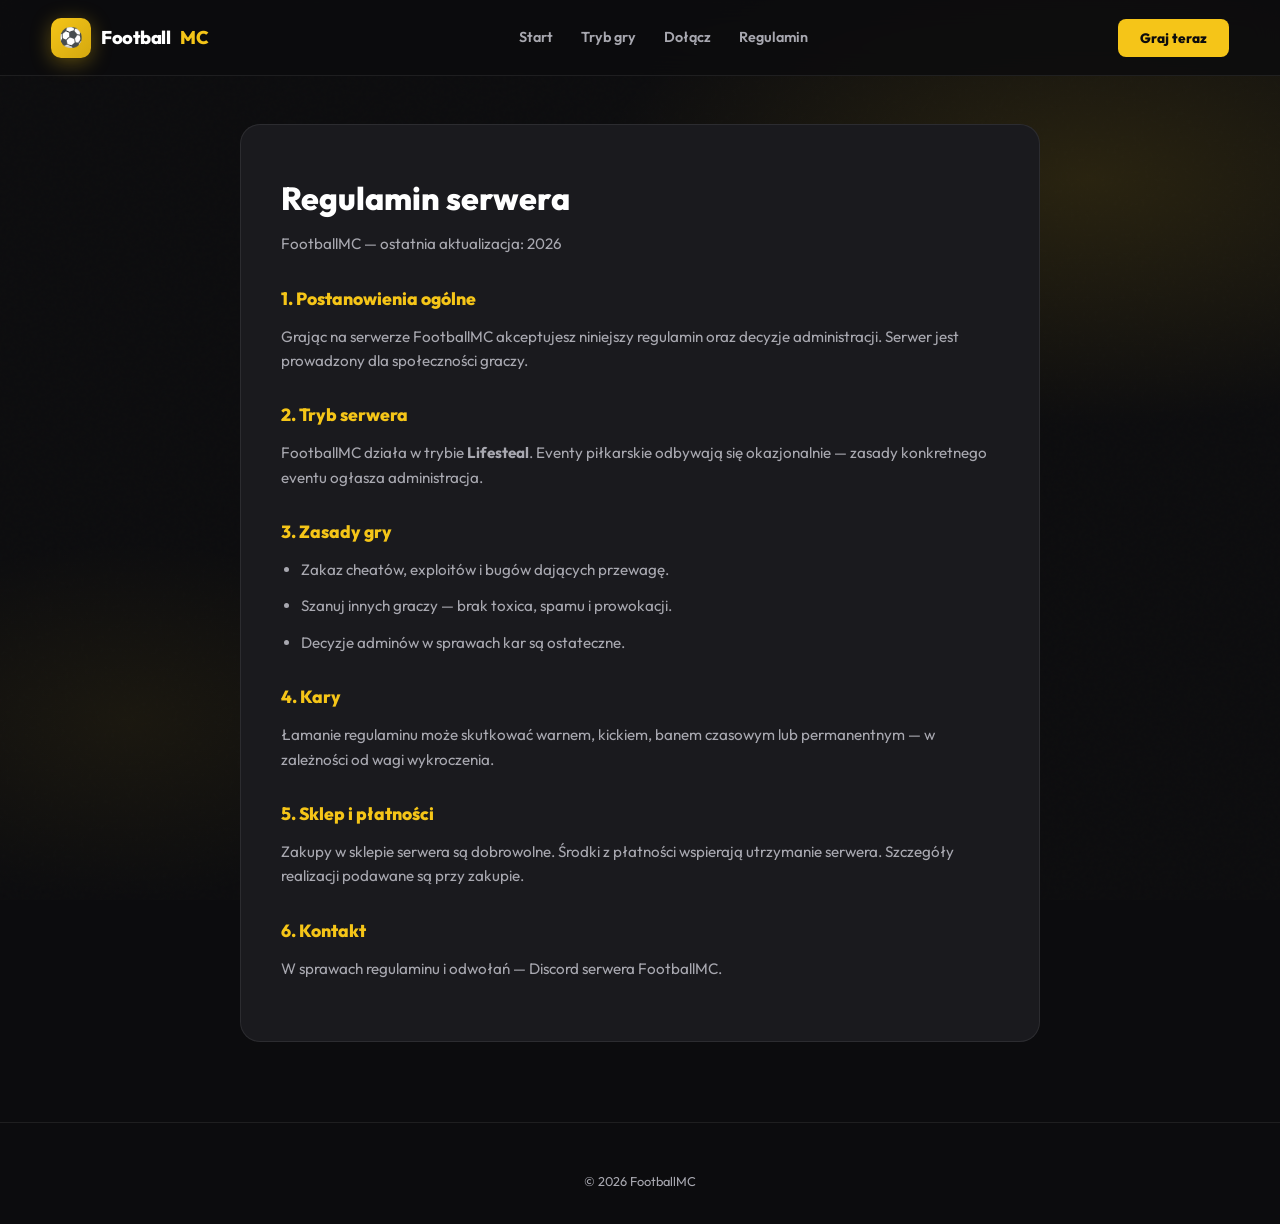
==== commit 59972410: "FootballMC: Lifesteal jako główny tryb, eventy piłkarskie okazjonalnie Co-authored-by: Cursor <curso" ====
--- a/regulamin.html
+++ b/regulamin.html
@@ -40,20 +40,23 @@
             <h2>1. Postanowienia ogólne</h2>
             <p>Grając na serwerze FootballMC akceptujesz niniejszy regulamin oraz decyzje administracji. Serwer jest prowadzony dla społeczności graczy.</p>
 
-            <h2>2. Zasady gry</h2>
+            <h2>2. Tryb serwera</h2>
+            <p>FootballMC działa w trybie <strong>Lifesteal</strong>. Eventy piłkarskie odbywają się okazjonalnie — zasady konkretnego eventu ogłasza administracja.</p>
+
+            <h2>3. Zasady gry</h2>
             <ul>
                 <li>Zakaz cheatów, exploitów i bugów dających przewagę.</li>
                 <li>Szanuj innych graczy — brak toxica, spamu i prowokacji.</li>
                 <li>Decyzje adminów w sprawach kar są ostateczne.</li>
             </ul>
 
-            <h2>3. Kary</h2>
+            <h2>4. Kary</h2>
             <p>Łamanie regulaminu może skutkować warnem, kickiem, banem czasowym lub permanentnym — w zależności od wagi wykroczenia.</p>
 
-            <h2>4. Sklep i płatności</h2>
+            <h2>5. Sklep i płatności</h2>
             <p>Zakupy w sklepie serwera są dobrowolne. Środki z płatności wspierają utrzymanie serwera. Szczegóły realizacji podawane są przy zakupie.</p>
 
-            <h2>5. Kontakt</h2>
+            <h2>6. Kontakt</h2>
             <p>W sprawach regulaminu i odwołań — Discord serwera FootballMC.</p>
         </div>
     </main>
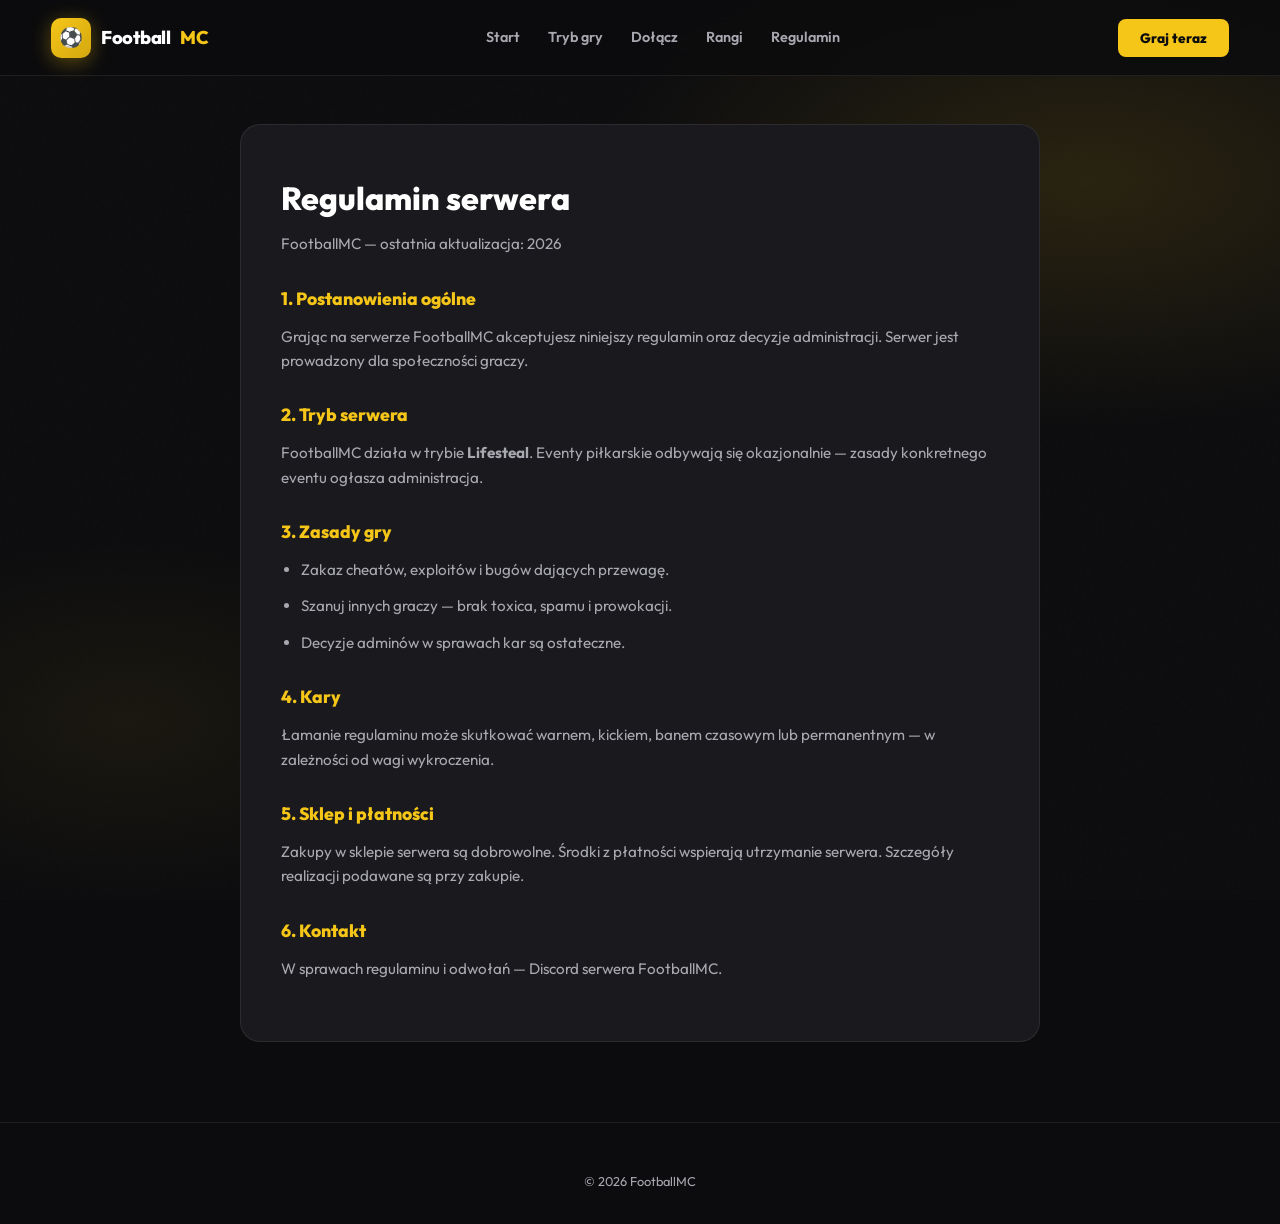
==== commit 0a04f8ed: "FootballMC: sekcja rang VIP, SVIP, GVIP, MVIP i OG Co-authored-by: Cursor <cursoragent@cursor.com>" ====
--- a/regulamin.html
+++ b/regulamin.html
@@ -23,6 +23,7 @@
                 <a href="index.html#start">Start</a>
                 <a href="index.html#tryb">Tryb gry</a>
                 <a href="index.html#dolacz">Dołącz</a>
+                <a href="index.html#rangi">Rangi</a>
                 <a href="regulamin.html">Regulamin</a>
             </nav>
             <div class="nav-cta-wrap">
@@ -70,6 +71,7 @@
     <div class="mobile-menu" id="mobileMenu">
         <a href="index.html#start">Start</a>
         <a href="index.html#dolacz">Dołącz</a>
+        <a href="index.html#rangi">Rangi</a>
         <a href="regulamin.html">Regulamin</a>
     </div>
     <script>
--- a/style.css
+++ b/style.css
@@ -421,6 +421,205 @@
     font-size: 0.9rem;
 }
 
+/* --- rangi --- */
+.ranks-grid {
+    display: grid;
+    grid-template-columns: repeat(auto-fit, minmax(220px, 1fr));
+    gap: 20px;
+    align-items: stretch;
+}
+
+.rank-card {
+    position: relative;
+    padding: 28px 24px 24px;
+    background: var(--card);
+    border: 1px solid var(--border);
+    border-radius: 18px;
+    display: flex;
+    flex-direction: column;
+    transition: transform 0.25s, border-color 0.25s, box-shadow 0.25s;
+}
+
+.rank-card:hover {
+    transform: translateY(-6px);
+}
+
+.rank-popular {
+    border-width: 2px;
+    box-shadow: 0 12px 40px rgba(0, 0, 0, 0.35);
+}
+
+.rank-popular-label {
+    position: absolute;
+    top: 14px;
+    right: 14px;
+    font-size: 0.65rem;
+    font-weight: 800;
+    text-transform: uppercase;
+    letter-spacing: 0.5px;
+    padding: 4px 10px;
+    border-radius: 6px;
+    background: var(--yellow);
+    color: #0c0c0e;
+}
+
+.rank-badge {
+    font-size: 1.75rem;
+    font-weight: 900;
+    letter-spacing: -0.5px;
+    margin-bottom: 4px;
+}
+
+.rank-tagline {
+    color: var(--text-dim);
+    font-size: 0.85rem;
+    margin-bottom: 18px;
+}
+
+.rank-perks {
+    list-style: none;
+    flex: 1;
+    margin-bottom: 22px;
+}
+
+.rank-perks li {
+    color: var(--text-dim);
+    font-size: 0.88rem;
+    padding: 8px 0;
+    border-bottom: 1px solid var(--border);
+    line-height: 1.45;
+}
+
+.rank-perks li:last-child {
+    border-bottom: none;
+}
+
+.rank-perks strong {
+    color: var(--text);
+}
+
+.rank-foot {
+    display: flex;
+    flex-wrap: wrap;
+    align-items: center;
+    justify-content: space-between;
+    gap: 12px;
+    padding-top: 16px;
+    border-top: 1px solid var(--border);
+}
+
+.rank-price {
+    font-weight: 800;
+    font-size: 1rem;
+}
+
+.btn-sm {
+    padding: 10px 18px;
+    font-size: 0.8rem;
+}
+
+.ranks-note {
+    text-align: center;
+    color: var(--text-dim);
+    font-size: 0.8rem;
+    margin-top: 28px;
+    max-width: 560px;
+    margin-left: auto;
+    margin-right: auto;
+}
+
+.rank-vip {
+    border-color: rgba(74, 222, 128, 0.35);
+}
+
+.rank-vip .rank-badge {
+    color: #4ade80;
+}
+
+.rank-vip .rank-price {
+    color: #4ade80;
+}
+
+.rank-vip:hover {
+    border-color: rgba(74, 222, 128, 0.55);
+    box-shadow: 0 12px 36px rgba(74, 222, 128, 0.12);
+}
+
+.rank-svip {
+    border-color: rgba(96, 165, 250, 0.35);
+}
+
+.rank-svip .rank-badge {
+    color: #60a5fa;
+}
+
+.rank-svip .rank-price {
+    color: #60a5fa;
+}
+
+.rank-svip:hover {
+    border-color: rgba(96, 165, 250, 0.55);
+    box-shadow: 0 12px 36px rgba(96, 165, 250, 0.12);
+}
+
+.rank-gvip {
+    border-color: rgba(245, 197, 24, 0.5);
+}
+
+.rank-gvip .rank-badge {
+    color: var(--yellow);
+}
+
+.rank-gvip .rank-price {
+    color: var(--yellow);
+}
+
+.rank-gvip:hover {
+    border-color: var(--yellow);
+    box-shadow: 0 16px 48px var(--yellow-glow);
+}
+
+.rank-mvip {
+    border-color: rgba(192, 132, 252, 0.35);
+}
+
+.rank-mvip .rank-badge {
+    color: #c084fc;
+}
+
+.rank-mvip .rank-price {
+    color: #c084fc;
+}
+
+.rank-mvip:hover {
+    border-color: rgba(192, 132, 252, 0.55);
+    box-shadow: 0 12px 36px rgba(192, 132, 252, 0.12);
+}
+
+.rank-ogvip {
+    border-color: rgba(248, 113, 113, 0.4);
+    background: linear-gradient(180deg, rgba(248, 113, 113, 0.08), var(--card));
+}
+
+.rank-ogvip .rank-badge {
+    color: #f87171;
+}
+
+.rank-ogvip .rank-price {
+    color: #f87171;
+}
+
+.rank-ogvip:hover {
+    border-color: rgba(248, 113, 113, 0.6);
+    box-shadow: 0 12px 36px rgba(248, 113, 113, 0.15);
+}
+
+@media (min-width: 1100px) {
+    .ranks-grid {
+        grid-template-columns: repeat(5, 1fr);
+    }
+}
+
 /* --- sklep teaser --- */
 .shop-banner {
     padding: 48px;
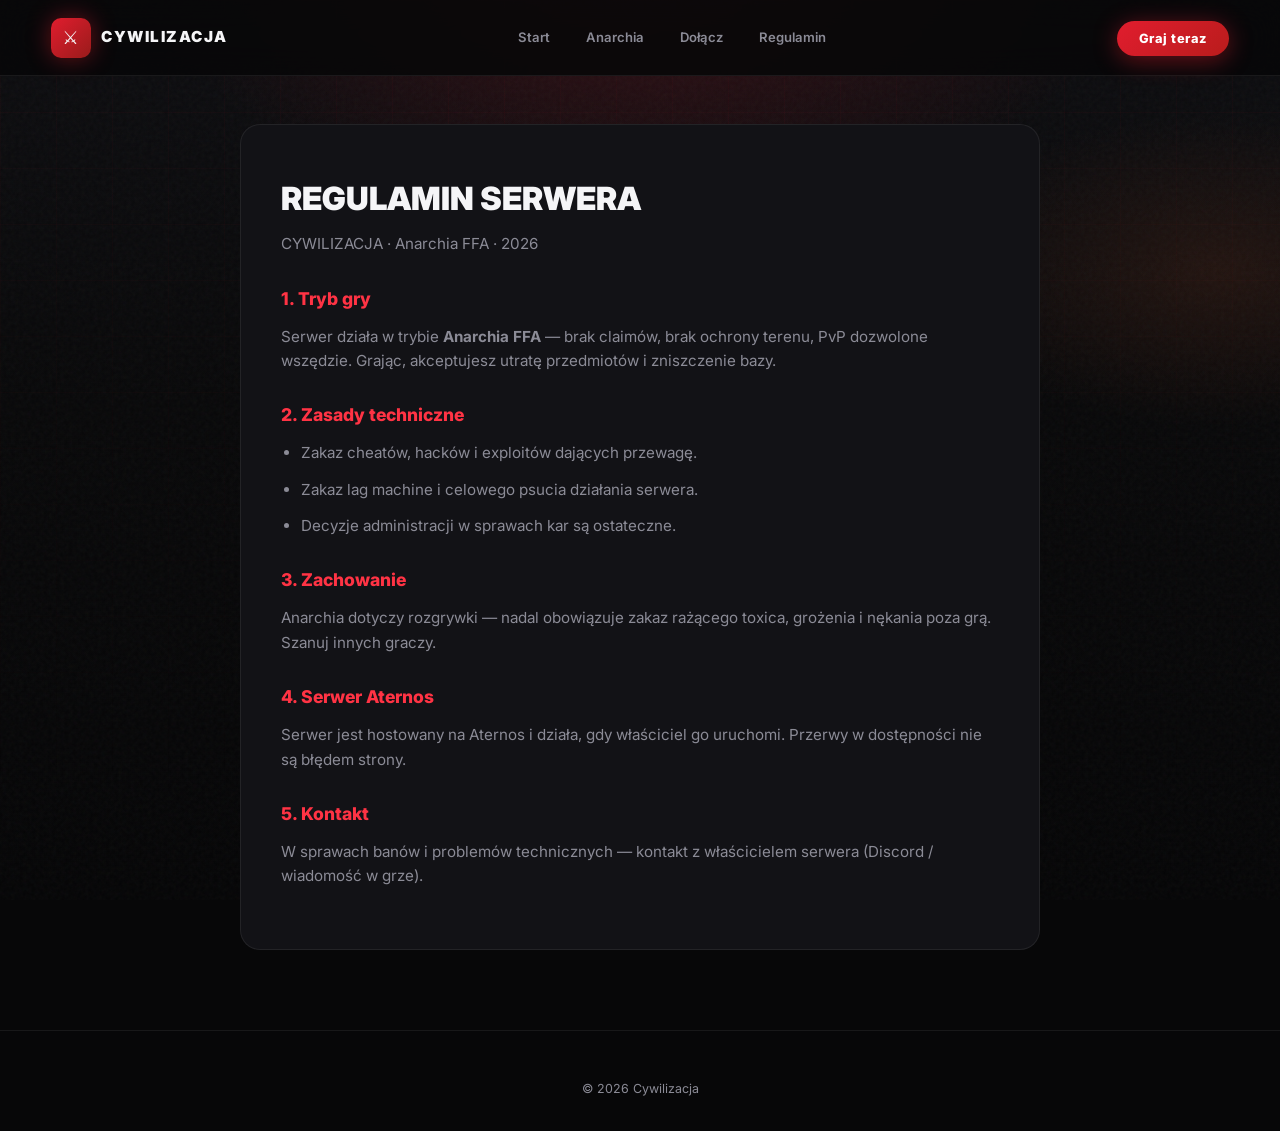
==== commit 111e0472: "CYWILIZACJA: strona Anarchia FFA w stylu anarchia.gg Co-authored-by: Cursor <cursoragent@cursor.com>" ====
--- a/regulamin.html
+++ b/regulamin.html
@@ -3,10 +3,10 @@
 <head>
     <meta charset="UTF-8">
     <meta name="viewport" content="width=device-width, initial-scale=1.0">
-    <title>Regulamin — FootballMC</title>
+    <title>Regulamin — CYWILIZACJA</title>
     <link rel="preconnect" href="https://fonts.googleapis.com">
     <link rel="preconnect" href="https://fonts.gstatic.com" crossorigin>
-    <link href="https://fonts.googleapis.com/css2?family=Outfit:wght@400;600;700;800&display=swap" rel="stylesheet">
+    <link href="https://fonts.googleapis.com/css2?family=Inter:wght@400;600;700;800;900&display=swap" rel="stylesheet">
     <link rel="stylesheet" href="style.css">
 </head>
 <body>
@@ -16,14 +16,13 @@
     <header class="nav">
         <div class="container nav-inner">
             <a href="index.html" class="logo">
-                <span class="logo-icon">⚽</span>
-                Football<span class="accent">MC</span>
+                <span class="logo-icon">⚔</span>
+                CYWILIZACJA
             </a>
             <nav class="nav-links">
                 <a href="index.html#start">Start</a>
-                <a href="index.html#tryb">Tryb gry</a>
+                <a href="index.html#tryb">Anarchia</a>
                 <a href="index.html#dolacz">Dołącz</a>
-                <a href="index.html#rangi">Rangi</a>
                 <a href="regulamin.html">Regulamin</a>
             </nav>
             <div class="nav-cta-wrap">
@@ -36,42 +35,38 @@
     <main class="page-legal">
         <div class="legal-box">
             <h1>Regulamin serwera</h1>
-            <p class="legal-meta">FootballMC — ostatnia aktualizacja: 2026</p>
+            <p class="legal-meta">CYWILIZACJA · Anarchia FFA · 2026</p>
 
-            <h2>1. Postanowienia ogólne</h2>
-            <p>Grając na serwerze FootballMC akceptujesz niniejszy regulamin oraz decyzje administracji. Serwer jest prowadzony dla społeczności graczy.</p>
+            <h2>1. Tryb gry</h2>
+            <p>Serwer działa w trybie <strong>Anarchia FFA</strong> — brak claimów, brak ochrony terenu, PvP dozwolone wszędzie. Grając, akceptujesz utratę przedmiotów i zniszczenie bazy.</p>
 
-            <h2>2. Tryb serwera</h2>
-            <p>FootballMC działa w trybie <strong>Lifesteal</strong>. Eventy piłkarskie odbywają się okazjonalnie — zasady konkretnego eventu ogłasza administracja.</p>
-
-            <h2>3. Zasady gry</h2>
+            <h2>2. Zasady techniczne</h2>
             <ul>
-                <li>Zakaz cheatów, exploitów i bugów dających przewagę.</li>
-                <li>Szanuj innych graczy — brak toxica, spamu i prowokacji.</li>
-                <li>Decyzje adminów w sprawach kar są ostateczne.</li>
+                <li>Zakaz cheatów, hacków i exploitów dających przewagę.</li>
+                <li>Zakaz lag machine i celowego psucia działania serwera.</li>
+                <li>Decyzje administracji w sprawach kar są ostateczne.</li>
             </ul>
 
-            <h2>4. Kary</h2>
-            <p>Łamanie regulaminu może skutkować warnem, kickiem, banem czasowym lub permanentnym — w zależności od wagi wykroczenia.</p>
+            <h2>3. Zachowanie</h2>
+            <p>Anarchia dotyczy rozgrywki — nadal obowiązuje zakaz rażącego toxica, grożenia i nękania poza grą. Szanuj innych graczy.</p>
 
-            <h2>5. Sklep i płatności</h2>
-            <p>Zakupy w sklepie serwera są dobrowolne. Środki z płatności wspierają utrzymanie serwera. Szczegóły realizacji podawane są przy zakupie.</p>
+            <h2>4. Serwer Aternos</h2>
+            <p>Serwer jest hostowany na Aternos i działa, gdy właściciel go uruchomi. Przerwy w dostępności nie są błędem strony.</p>
 
-            <h2>6. Kontakt</h2>
-            <p>W sprawach regulaminu i odwołań — Discord serwera FootballMC.</p>
+            <h2>5. Kontakt</h2>
+            <p>W sprawach banów i problemów technicznych — kontakt z właścicielem serwera (Discord / wiadomość w grze).</p>
         </div>
     </main>
 
     <footer class="footer">
         <div class="container">
-            <p>&copy; 2026 FootballMC</p>
+            <p>&copy; 2026 Cywilizacja</p>
         </div>
     </footer>
 
     <div class="mobile-menu" id="mobileMenu">
         <a href="index.html#start">Start</a>
         <a href="index.html#dolacz">Dołącz</a>
-        <a href="index.html#rangi">Rangi</a>
         <a href="regulamin.html">Regulamin</a>
     </div>
     <script>
--- a/style.css
+++ b/style.css
@@ -1,13 +1,14 @@
 :root {
-    --bg: #0c0c0e;
-    --bg-2: #141416;
-    --card: #1a1a1e;
-    --yellow: #f5c518;
-    --yellow-dark: #d4a80f;
-    --yellow-glow: rgba(245, 197, 24, 0.35);
-    --text: #ffffff;
-    --text-dim: #a8a8b0;
-    --border: rgba(255, 255, 255, 0.08);
+    --bg: #070708;
+    --bg-2: #0e0e11;
+    --card: #121216;
+    --red: #e11d2e;
+    --red-bright: #ff3344;
+    --red-glow: rgba(225, 29, 46, 0.45);
+    --orange: #ff6b35;
+    --text: #f5f5f7;
+    --text-dim: #8b8b96;
+    --border: rgba(255, 255, 255, 0.07);
     --nav-h: 76px;
     --max: 1200px;
 }
@@ -23,7 +24,7 @@
 }
 
 body {
-    font-family: 'Outfit', system-ui, sans-serif;
+    font-family: 'Inter', system-ui, sans-serif;
     background: var(--bg);
     color: var(--text);
     line-height: 1.6;
@@ -35,37 +36,42 @@
     text-decoration: none;
 }
 
-img {
-    max-width: 100%;
-    display: block;
-}
-
 .container {
     width: min(var(--max), 92%);
     margin: 0 auto;
 }
 
 .accent {
-    color: var(--yellow);
+    color: var(--red-bright);
 }
 
 /* --- tło --- */
 .page-bg {
     position: fixed;
     inset: 0;
-    z-index: -1;
+    z-index: -2;
     background:
-        radial-gradient(ellipse 70% 50% at 85% 20%, rgba(245, 197, 24, 0.12), transparent 55%),
-        radial-gradient(ellipse 50% 40% at 10% 80%, rgba(245, 197, 24, 0.06), transparent 50%),
-        var(--bg);
+        radial-gradient(ellipse 70% 55% at 50% -5%, rgba(225, 29, 46, 0.22), transparent 55%),
+        radial-gradient(ellipse 45% 35% at 95% 30%, rgba(255, 107, 53, 0.1), transparent 50%),
+        linear-gradient(180deg, #0c0c0f 0%, var(--bg) 45%, #040405 100%);
+}
+
+.page-bg::before {
+    content: '';
+    position: absolute;
+    inset: 0;
+    background-image:
+        linear-gradient(rgba(225, 29, 46, 0.04) 1px, transparent 1px),
+        linear-gradient(90deg, rgba(225, 29, 46, 0.04) 1px, transparent 1px);
+    background-size: 56px 56px;
+    mask-image: linear-gradient(180deg, black 0%, transparent 90%);
 }
 
 .page-bg::after {
     content: '';
     position: absolute;
     inset: 0;
-    background-image: url("data:image/svg+xml,%3Csvg viewBox='0 0 256 256' xmlns='http://www.w3.org/2000/svg'%3E%3Cfilter id='n'%3E%3CfeTurbulence type='fractalNoise' baseFrequency='0.9' numOctaves='4' stitchTiles='stitch'/%3E%3C/filter%3E%3Crect width='100%25' height='100%25' filter='url(%23n)' opacity='0.03'/%3E%3C/svg%3E");
-    opacity: 0.4;
+    background: url("data:image/svg+xml,%3Csvg viewBox='0 0 256 256' xmlns='http://www.w3.org/2000/svg'%3E%3Cfilter id='n'%3E%3CfeTurbulence type='fractalNoise' baseFrequency='0.85' numOctaves='4' stitchTiles='stitch'/%3E%3C/filter%3E%3Crect width='100%25' height='100%25' filter='url(%23n)' opacity='0.04'/%3E%3C/svg%3E");
     pointer-events: none;
 }
 
@@ -77,8 +83,8 @@
     right: 0;
     height: var(--nav-h);
     z-index: 1000;
-    background: rgba(12, 12, 14, 0.85);
-    backdrop-filter: blur(14px);
+    background: rgba(7, 7, 8, 0.88);
+    backdrop-filter: blur(16px);
     border-bottom: 1px solid var(--border);
 }
 
@@ -94,53 +100,58 @@
     display: flex;
     align-items: center;
     gap: 10px;
-    font-weight: 800;
-    font-size: 1.15rem;
-    letter-spacing: -0.5px;
+    font-weight: 900;
+    font-size: 0.95rem;
+    letter-spacing: 1.5px;
 }
 
 .logo-icon {
     width: 40px;
     height: 40px;
     border-radius: 10px;
-    background: linear-gradient(135deg, var(--yellow), var(--yellow-dark));
+    background: linear-gradient(135deg, var(--red), #991b1b);
     display: flex;
     align-items: center;
     justify-content: center;
-    font-size: 1.2rem;
-    box-shadow: 0 4px 20px var(--yellow-glow);
+    font-size: 1.15rem;
+    box-shadow: 0 0 24px var(--red-glow);
 }
 
 .nav-links {
     display: flex;
     align-items: center;
-    gap: 28px;
+    gap: 8px;
 }
 
 .nav-links a {
-    font-size: 0.9rem;
+    font-size: 0.82rem;
     font-weight: 600;
     color: var(--text-dim);
-    transition: color 0.2s;
+    padding: 8px 14px;
+    border-radius: 999px;
+    transition: color 0.2s, background 0.2s;
 }
 
 .nav-links a:hover {
     color: var(--text);
+    background: rgba(255, 255, 255, 0.05);
 }
 
 .nav-cta {
     padding: 10px 22px;
-    border-radius: 8px;
-    background: var(--yellow);
-    color: #0c0c0e;
+    border-radius: 999px;
+    background: linear-gradient(135deg, var(--red), #b91c1c);
+    color: white;
     font-weight: 800;
-    font-size: 0.85rem;
+    font-size: 0.8rem;
+    letter-spacing: 0.5px;
+    box-shadow: 0 4px 24px var(--red-glow);
     transition: transform 0.2s, box-shadow 0.2s;
 }
 
 .nav-cta:hover {
     transform: translateY(-2px);
-    box-shadow: 0 8px 28px var(--yellow-glow);
+    box-shadow: 0 8px 32px var(--red-glow);
 }
 
 .menu-btn {
@@ -161,7 +172,7 @@
     top: var(--nav-h);
     left: 0;
     right: 0;
-    background: rgba(12, 12, 14, 0.98);
+    background: rgba(7, 7, 8, 0.98);
     border-bottom: 1px solid var(--border);
     padding: 20px;
     flex-direction: column;
@@ -182,39 +193,79 @@
 /* --- hero --- */
 .hero {
     min-height: 100vh;
-    padding: calc(var(--nav-h) + 48px) 0 80px;
+    padding: calc(var(--nav-h) + 56px) 0 72px;
     display: flex;
     align-items: center;
 }
 
 .hero-grid {
     display: grid;
-    grid-template-columns: 1fr 1fr;
-    gap: 40px;
-    align-items: center;
+    grid-template-columns: 1.05fr 0.95fr;
+    gap: 48px;
+    align-items: center;
+}
+
+.hero-badge {
+    display: inline-flex;
+    align-items: center;
+    gap: 8px;
+    padding: 8px 16px;
+    border-radius: 999px;
+    background: rgba(225, 29, 46, 0.12);
+    border: 1px solid rgba(225, 29, 46, 0.35);
+    font-size: 0.75rem;
+    font-weight: 700;
+    letter-spacing: 1px;
+    text-transform: uppercase;
+    color: #fca5a5;
+    margin-bottom: 20px;
+}
+
+.hero-badge-dot {
+    width: 8px;
+    height: 8px;
+    border-radius: 50%;
+    background: var(--red-bright);
+    box-shadow: 0 0 10px var(--red-bright);
+    animation: pulse 2s infinite;
+}
+
+@keyframes pulse {
+    0%, 100% { opacity: 1; }
+    50% { opacity: 0.45; }
 }
 
 .hero h1 {
-    font-size: clamp(2.2rem, 4.5vw, 3.5rem);
+    font-size: clamp(2.6rem, 5.5vw, 4.2rem);
+    font-weight: 900;
+    line-height: 1.02;
+    letter-spacing: -1px;
+    margin-bottom: 12px;
+    text-transform: uppercase;
+}
+
+.hero-tag {
+    font-size: clamp(1.1rem, 2.5vw, 1.5rem);
     font-weight: 800;
-    line-height: 1.1;
-    letter-spacing: -1.5px;
+    color: var(--red-bright);
+    letter-spacing: 4px;
+    text-transform: uppercase;
     margin-bottom: 20px;
 }
 
 .hero-lead {
     color: var(--text-dim);
     font-size: 1.05rem;
-    max-width: 480px;
+    max-width: 500px;
     margin-bottom: 32px;
-    line-height: 1.7;
+    line-height: 1.75;
 }
 
 .hero-btns {
     display: flex;
     flex-wrap: wrap;
     gap: 14px;
-    margin-bottom: 36px;
+    margin-bottom: 32px;
 }
 
 .btn {
@@ -223,9 +274,9 @@
     justify-content: center;
     gap: 8px;
     padding: 14px 28px;
-    border-radius: 8px;
+    border-radius: 999px;
     font-weight: 800;
-    font-size: 0.95rem;
+    font-size: 0.9rem;
     transition: transform 0.2s, box-shadow 0.2s, background 0.2s;
     cursor: pointer;
     border: none;
@@ -233,59 +284,78 @@
 }
 
 .btn-primary {
-    background: var(--yellow);
-    color: #0c0c0e;
+    background: linear-gradient(135deg, var(--red-bright), var(--red));
+    color: white;
+    box-shadow: 0 8px 28px var(--red-glow);
 }
 
 .btn-primary:hover {
     transform: translateY(-2px);
-    box-shadow: 0 10px 32px var(--yellow-glow);
+    box-shadow: 0 12px 36px var(--red-glow);
 }
 
 .btn-outline {
     background: transparent;
     color: var(--text);
-    border: 2px solid rgba(255, 255, 255, 0.25);
+    border: 2px solid rgba(255, 255, 255, 0.18);
 }
 
 .btn-outline:hover {
-    border-color: var(--yellow);
-    color: var(--yellow);
+    border-color: var(--red-bright);
+    color: var(--red-bright);
 }
 
 .ip-card {
     display: inline-flex;
     align-items: center;
-    gap: 14px;
-    padding: 14px 20px;
+    gap: 16px;
+    padding: 16px 22px;
     background: var(--card);
-    border: 1px solid var(--border);
-    border-radius: 12px;
+    border: 1px solid rgba(225, 29, 46, 0.25);
+    border-radius: 14px;
+    box-shadow: 0 0 40px rgba(225, 29, 46, 0.08);
+}
+
+.ip-label {
+    font-size: 0.65rem;
+    color: var(--text-dim);
+    text-transform: uppercase;
+    letter-spacing: 1.2px;
+    margin-bottom: 4px;
 }
 
 .ip-card code {
     font-family: ui-monospace, monospace;
     font-weight: 700;
-    font-size: 1rem;
-    color: var(--yellow);
+    font-size: 0.88rem;
+    color: var(--red-bright);
+    word-break: break-all;
 }
 
 .ip-copy {
-    padding: 8px 14px;
-    border-radius: 6px;
-    background: rgba(245, 197, 24, 0.15);
-    color: var(--yellow);
-    font-size: 0.75rem;
+    padding: 10px 16px;
+    border-radius: 8px;
+    background: rgba(225, 29, 46, 0.15);
+    color: var(--red-bright);
+    font-size: 0.72rem;
     font-weight: 800;
     text-transform: uppercase;
     letter-spacing: 0.5px;
     border: none;
     cursor: pointer;
     font-family: inherit;
+    white-space: nowrap;
 }
 
 .ip-copy:hover {
-    background: rgba(245, 197, 24, 0.25);
+    background: rgba(225, 29, 46, 0.28);
+}
+
+.aternos-note {
+    margin-top: 14px;
+    font-size: 0.78rem;
+    color: var(--text-dim);
+    max-width: 420px;
 }
 
 /* --- hero visual --- */
@@ -297,27 +367,112 @@
     min-height: 420px;
 }
 
-.hero-shape {
+.hero-glow {
     position: absolute;
-    width: 85%;
-    max-width: 420px;
-    aspect-ratio: 1;
-    background: linear-gradient(145deg, var(--yellow) 0%, #c9a010 50%, #8a7209 100%);
-    clip-path: polygon(30% 0%, 70% 0%, 100% 30%, 100% 70%, 70% 100%, 30% 100%, 0% 70%, 0% 30%);
-    transform: rotate(-8deg);
-    opacity: 0.95;
-    box-shadow: 0 40px 80px rgba(0, 0, 0, 0.5);
-}
-
-.hero-character {
+    width: 320px;
+    height: 320px;
+    border-radius: 50%;
+    background: radial-gradient(circle, var(--red-glow), transparent 70%);
+    filter: blur(40px);
+    animation: glow 4s ease-in-out infinite alternate;
+}
+
+@keyframes glow {
+    from { transform: scale(0.9); opacity: 0.6; }
+    to { transform: scale(1.1); opacity: 1; }
+}
+
+.hero-emblem {
     position: relative;
     z-index: 2;
     width: 280px;
-    height: 360px;
-    filter: drop-shadow(0 20px 40px rgba(0, 0, 0, 0.4));
-}
-
-/* --- sekcje --- */
+    height: 280px;
+    border-radius: 24px;
+    background: linear-gradient(145deg, #1a1a1f, #0a0a0c);
+    border: 2px solid rgba(225, 29, 46, 0.4);
+    display: flex;
+    flex-direction: column;
+    align-items: center;
+    justify-content: center;
+    box-shadow:
+        0 24px 60px rgba(0, 0, 0, 0.6),
+        inset 0 1px 0 rgba(255, 255, 255, 0.06);
+    transform: rotate(-4deg);
+}
+
+.hero-emblem-letter {
+    font-size: 5.5rem;
+    font-weight: 900;
+    line-height: 1;
+    background: linear-gradient(180deg, #fff 0%, var(--red-bright) 100%);
+    -webkit-background-clip: text;
+    -webkit-text-fill-color: transparent;
+    background-clip: text;
+}
+
+.hero-emblem-sub {
+    font-size: 0.7rem;
+    font-weight: 800;
+    letter-spacing: 3px;
+    color: var(--red-bright);
+    margin-top: 8px;
+}
+
+.float-badge {
+    position: absolute;
+    z-index: 3;
+    padding: 10px 16px;
+    border-radius: 12px;
+    background: rgba(18, 18, 22, 0.92);
+    border: 1px solid var(--border);
+    font-size: 0.78rem;
+    font-weight: 700;
+    box-shadow: 0 8px 24px rgba(0, 0, 0, 0.4);
+}
+
+.float-badge.top {
+    top: 12%;
+    right: 0;
+}
+
+.float-badge.bottom {
+    bottom: 14%;
+    left: 0;
+}
+
+/* --- ticker --- */
+.ticker {
+    border-top: 1px solid var(--border);
+    border-bottom: 1px solid var(--border);
+    background: rgba(225, 29, 46, 0.06);
+    overflow: hidden;
+}
+
+.ticker-track {
+    display: flex;
+    gap: 48px;
+    padding: 14px 0;
+    animation: ticker 28s linear infinite;
+    width: max-content;
+}
+
+.ticker-track span {
+    font-size: 0.82rem;
+    font-weight: 700;
+    color: var(--text-dim);
+    white-space: nowrap;
+}
+
+.ticker-track strong {
+    color: var(--red-bright);
+}
+
+@keyframes ticker {
+    from { transform: translateX(0); }
+    to { transform: translateX(-50%); }
+}
+
+/* --- sections --- */
 .section {
     padding: 90px 0;
 }
@@ -329,10 +484,11 @@
 }
 
 .section-head h2 {
-    font-size: clamp(1.8rem, 3vw, 2.4rem);
-    font-weight: 800;
-    letter-spacing: -1px;
+    font-size: clamp(1.8rem, 3vw, 2.5rem);
+    font-weight: 900;
+    letter-spacing: -0.5px;
     margin-bottom: 14px;
+    text-transform: uppercase;
 }
 
 .section-head p {
@@ -342,8 +498,8 @@
 
 .features {
     display: grid;
-    grid-template-columns: repeat(auto-fit, minmax(260px, 1fr));
-    gap: 24px;
+    grid-template-columns: repeat(auto-fit, minmax(250px, 1fr));
+    gap: 20px;
 }
 
 .feature {
@@ -355,38 +511,30 @@
 }
 
 .feature:hover {
-    border-color: rgba(245, 197, 24, 0.35);
+    border-color: rgba(225, 29, 46, 0.35);
     transform: translateY(-4px);
 }
 
 .feature-icon {
-    width: 52px;
-    height: 52px;
-    border-radius: 12px;
-    background: rgba(245, 197, 24, 0.12);
-    display: flex;
-    align-items: center;
-    justify-content: center;
-    font-size: 1.6rem;
-    margin-bottom: 18px;
+    font-size: 1.8rem;
+    margin-bottom: 16px;
 }
 
 .feature h3 {
-    font-size: 1.15rem;
+    font-size: 1.1rem;
     font-weight: 800;
     margin-bottom: 10px;
 }
 
 .feature p {
     color: var(--text-dim);
-    font-size: 0.95rem;
-}
-
-/* --- jak grać --- */
+    font-size: 0.92rem;
+}
+
 .steps {
     display: grid;
     grid-template-columns: repeat(3, 1fr);
-    gap: 24px;
+    gap: 20px;
 }
 
 .step {
@@ -402,8 +550,8 @@
     height: 48px;
     margin: 0 auto 18px;
     border-radius: 50%;
-    background: var(--yellow);
-    color: #0c0c0e;
+    background: linear-gradient(135deg, var(--red-bright), var(--red));
+    color: white;
     font-weight: 900;
     font-size: 1.2rem;
     display: flex;
@@ -421,226 +569,36 @@
     font-size: 0.9rem;
 }
 
-/* --- rangi --- */
-.ranks-grid {
-    display: grid;
-    grid-template-columns: repeat(auto-fit, minmax(220px, 1fr));
-    gap: 20px;
-    align-items: stretch;
-}
-
-.rank-card {
-    position: relative;
-    padding: 28px 24px 24px;
-    background: var(--card);
-    border: 1px solid var(--border);
-    border-radius: 18px;
-    display: flex;
-    flex-direction: column;
-    transition: transform 0.25s, border-color 0.25s, box-shadow 0.25s;
-}
-
-.rank-card:hover {
-    transform: translateY(-6px);
-}
-
-.rank-popular {
-    border-width: 2px;
-    box-shadow: 0 12px 40px rgba(0, 0, 0, 0.35);
-}
-
-.rank-popular-label {
-    position: absolute;
-    top: 14px;
-    right: 14px;
-    font-size: 0.65rem;
-    font-weight: 800;
-    text-transform: uppercase;
-    letter-spacing: 0.5px;
-    padding: 4px 10px;
-    border-radius: 6px;
-    background: var(--yellow);
-    color: #0c0c0e;
-}
-
-.rank-badge {
-    font-size: 1.75rem;
-    font-weight: 900;
-    letter-spacing: -0.5px;
-    margin-bottom: 4px;
-}
-
-.rank-tagline {
-    color: var(--text-dim);
-    font-size: 0.85rem;
-    margin-bottom: 18px;
-}
-
-.rank-perks {
-    list-style: none;
-    flex: 1;
-    margin-bottom: 22px;
-}
-
-.rank-perks li {
-    color: var(--text-dim);
-    font-size: 0.88rem;
-    padding: 8px 0;
-    border-bottom: 1px solid var(--border);
-    line-height: 1.45;
-}
-
-.rank-perks li:last-child {
-    border-bottom: none;
-}
-
-.rank-perks strong {
-    color: var(--text);
-}
-
-.rank-foot {
-    display: flex;
-    flex-wrap: wrap;
-    align-items: center;
-    justify-content: space-between;
-    gap: 12px;
-    padding-top: 16px;
-    border-top: 1px solid var(--border);
-}
-
-.rank-price {
-    font-weight: 800;
-    font-size: 1rem;
-}
-
-.btn-sm {
-    padding: 10px 18px;
-    font-size: 0.8rem;
-}
-
-.ranks-note {
-    text-align: center;
-    color: var(--text-dim);
-    font-size: 0.8rem;
-    margin-top: 28px;
-    max-width: 560px;
-    margin-left: auto;
-    margin-right: auto;
-}
-
-.rank-vip {
-    border-color: rgba(74, 222, 128, 0.35);
-}
-
-.rank-vip .rank-badge {
-    color: #4ade80;
-}
-
-.rank-vip .rank-price {
-    color: #4ade80;
-}
-
-.rank-vip:hover {
-    border-color: rgba(74, 222, 128, 0.55);
-    box-shadow: 0 12px 36px rgba(74, 222, 128, 0.12);
-}
-
-.rank-svip {
-    border-color: rgba(96, 165, 250, 0.35);
-}
-
-.rank-svip .rank-badge {
-    color: #60a5fa;
-}
-
-.rank-svip .rank-price {
-    color: #60a5fa;
-}
-
-.rank-svip:hover {
-    border-color: rgba(96, 165, 250, 0.55);
-    box-shadow: 0 12px 36px rgba(96, 165, 250, 0.12);
-}
-
-.rank-gvip {
-    border-color: rgba(245, 197, 24, 0.5);
-}
-
-.rank-gvip .rank-badge {
-    color: var(--yellow);
-}
-
-.rank-gvip .rank-price {
-    color: var(--yellow);
-}
-
-.rank-gvip:hover {
-    border-color: var(--yellow);
-    box-shadow: 0 16px 48px var(--yellow-glow);
-}
-
-.rank-mvip {
-    border-color: rgba(192, 132, 252, 0.35);
-}
-
-.rank-mvip .rank-badge {
-    color: #c084fc;
-}
-
-.rank-mvip .rank-price {
-    color: #c084fc;
-}
-
-.rank-mvip:hover {
-    border-color: rgba(192, 132, 252, 0.55);
-    box-shadow: 0 12px 36px rgba(192, 132, 252, 0.12);
-}
-
-.rank-ogvip {
-    border-color: rgba(248, 113, 113, 0.4);
-    background: linear-gradient(180deg, rgba(248, 113, 113, 0.08), var(--card));
-}
-
-.rank-ogvip .rank-badge {
-    color: #f87171;
-}
-
-.rank-ogvip .rank-price {
-    color: #f87171;
-}
-
-.rank-ogvip:hover {
-    border-color: rgba(248, 113, 113, 0.6);
-    box-shadow: 0 12px 36px rgba(248, 113, 113, 0.15);
-}
-
-@media (min-width: 1100px) {
-    .ranks-grid {
-        grid-template-columns: repeat(5, 1fr);
-    }
-}
-
-/* --- sklep teaser --- */
-.shop-banner {
+.step code {
+    font-family: ui-monospace, monospace;
+    font-size: 0.78rem;
+    color: var(--red-bright);
+    word-break: break-all;
+}
+
+.cta-banner {
     padding: 48px;
     border-radius: 20px;
-    background: linear-gradient(135deg, rgba(245, 197, 24, 0.15), rgba(20, 20, 22, 0.9));
-    border: 1px solid rgba(245, 197, 24, 0.25);
+    background: linear-gradient(135deg, rgba(225, 29, 46, 0.18), rgba(18, 18, 22, 0.95));
+    border: 1px solid rgba(225, 29, 46, 0.3);
     display: flex;
     flex-wrap: wrap;
     align-items: center;
     justify-content: space-between;
     gap: 24px;
-}
-
-.shop-banner h2 {
+    text-align: left;
+}
+
+.cta-banner h2 {
     font-size: 1.6rem;
-    font-weight: 800;
-}
-
-.shop-banner p {
+    font-weight: 900;
+    text-transform: uppercase;
+}
+
+.cta-banner p {
     color: var(--text-dim);
     margin-top: 8px;
+    max-width: 480px;
 }
 
 /* --- footer --- */
@@ -652,7 +610,7 @@
 
 .footer p {
     color: var(--text-dim);
-    font-size: 0.8rem;
+    font-size: 0.78rem;
 }
 
 .footer .logo {
@@ -676,8 +634,9 @@
 
 .legal-box h1 {
     font-size: 2rem;
-    font-weight: 800;
+    font-weight: 900;
     margin-bottom: 8px;
+    text-transform: uppercase;
 }
 
 .legal-meta {
@@ -690,7 +649,7 @@
     font-size: 1.1rem;
     font-weight: 800;
     margin: 28px 0 12px;
-    color: var(--yellow);
+    color: var(--red-bright);
 }
 
 .legal-box p,
@@ -721,7 +680,8 @@
         text-align: center;
     }
 
-    .hero-lead {
+    .hero-lead,
+    .aternos-note {
         margin-left: auto;
         margin-right: auto;
     }
@@ -731,32 +691,43 @@
     }
 
     .ip-card {
-        margin: 0 auto;
+        flex-direction: column;
+        text-align: center;
     }
 
     .hero-visual {
         order: -1;
-        min-height: 320px;
-    }
-
-    .hero-character {
+        min-height: 300px;
+    }
+
+    .hero-emblem {
         width: 220px;
-        height: 280px;
-    }
+        height: 220px;
+    }
+
+    .hero-emblem-letter {
+        font-size: 4rem;
+    }
+
+    .float-badge.top { right: 5%; }
+    .float-badge.bottom { left: 5%; }
 
     .steps {
         grid-template-columns: 1fr;
     }
+
+    .cta-banner {
+        text-align: center;
+        justify-content: center;
+    }
 }
 
 @media (max-width: 600px) {
     .hero h1 {
-        font-size: 2rem;
-    }
-
-    .shop-banner {
+        font-size: 2.2rem;
+    }
+
+    .cta-banner {
         padding: 28px;
-        text-align: center;
-        justify-content: center;
-    }
-}
+    }
+}
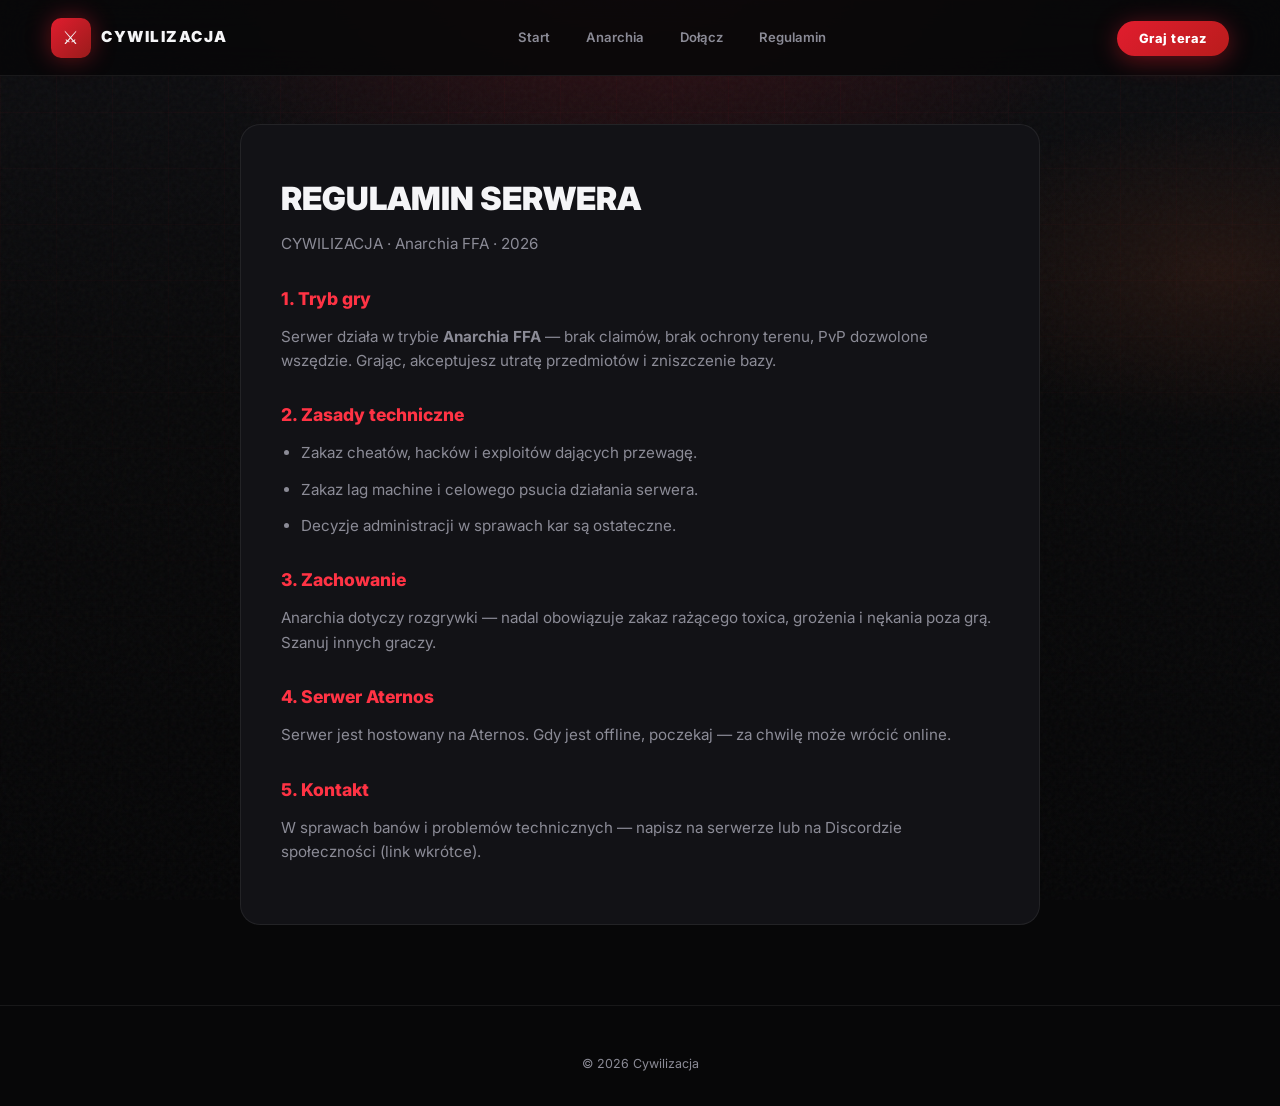
==== commit cf71020f: "CYWILIZACJA: wersja 1.21.4, poczekaj zamiast kontaktu z właścicielem Co-authored-by: Cursor <cursora" ====
--- a/regulamin.html
+++ b/regulamin.html
@@ -51,10 +51,10 @@
             <p>Anarchia dotyczy rozgrywki — nadal obowiązuje zakaz rażącego toxica, grożenia i nękania poza grą. Szanuj innych graczy.</p>
 
             <h2>4. Serwer Aternos</h2>
-            <p>Serwer jest hostowany na Aternos i działa, gdy właściciel go uruchomi. Przerwy w dostępności nie są błędem strony.</p>
+            <p>Serwer jest hostowany na Aternos. Gdy jest offline, poczekaj — za chwilę może wrócić online.</p>
 
             <h2>5. Kontakt</h2>
-            <p>W sprawach banów i problemów technicznych — kontakt z właścicielem serwera (Discord / wiadomość w grze).</p>
+            <p>W sprawach banów i problemów technicznych — napisz na serwerze lub na Discordzie społeczności (link wkrótce).</p>
         </div>
     </main>
 
